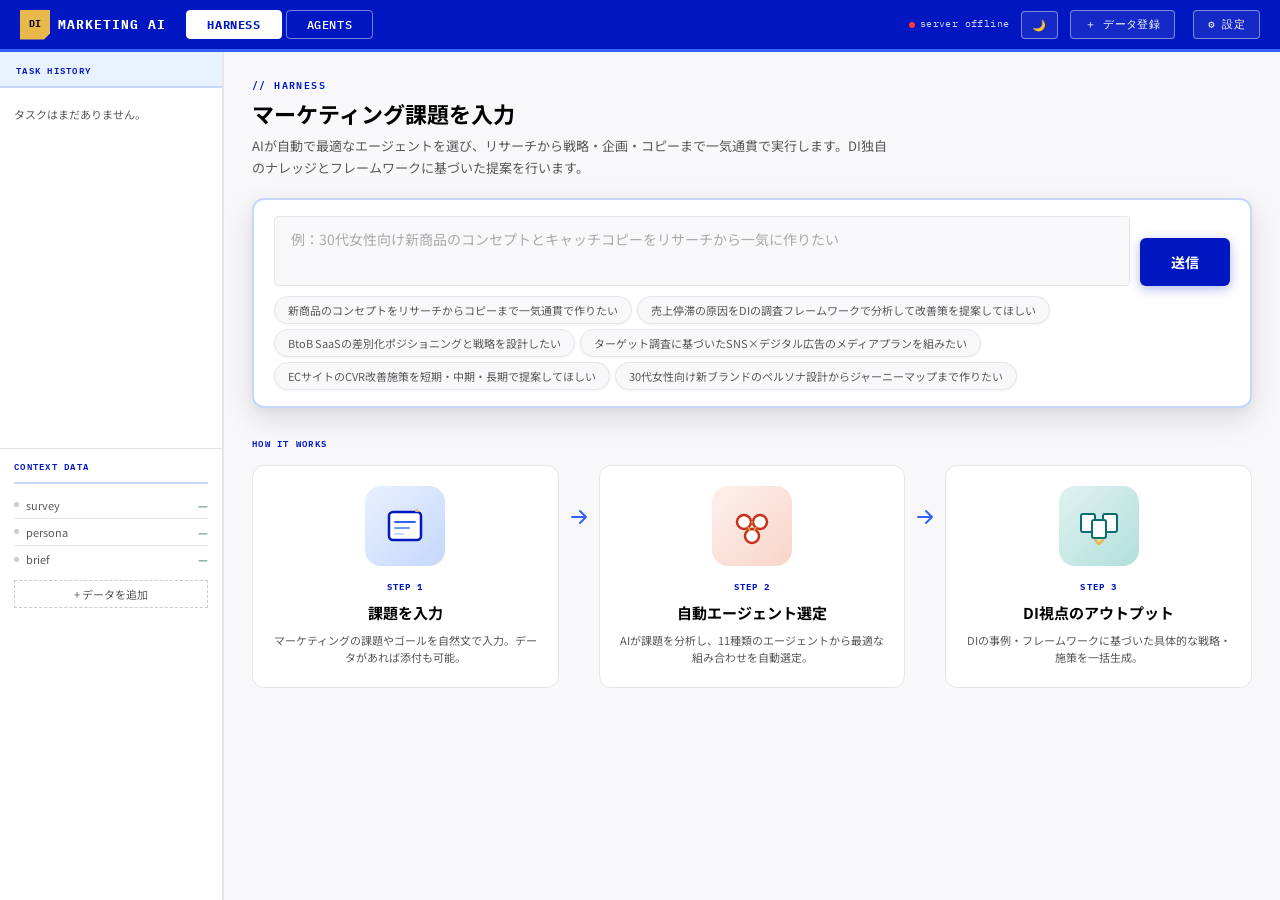
==== frontend/index.html @ f1934ab7 "feat(design): PR2 — dark mode - <head> にプリペイントスクリプト追加（FOUC 防止、localStorage → prefers-color-scheme フォ" ====
<!DOCTYPE html>
<html lang="ja">
<head>
<meta charset="UTF-8">
<meta name="viewport" content="width=device-width, initial-scale=1.0">
<title>DI Marketing AI</title>
<link rel="preconnect" href="https://fonts.googleapis.com" crossorigin>
<link rel="preconnect" href="https://fonts.gstatic.com" crossorigin>
<link href="https://fonts.googleapis.com/css2?family=IBM+Plex+Mono:wght@400;500;600;700&family=Noto+Sans+JP:wght@400;500;700&family=DM+Serif+Display&display=swap" rel="stylesheet" crossorigin>
<script>
  // Pre-paint theme set — FOUC 防止のため stylesheet 読み込み前に実行
  (function(){
    try{
      var saved = localStorage.getItem('di-theme');
      var theme = saved || (window.matchMedia && window.matchMedia('(prefers-color-scheme: dark)').matches ? 'dark' : 'light');
      document.documentElement.setAttribute('data-theme', theme);
    }catch(e){ document.documentElement.setAttribute('data-theme','light'); }
  })();
</script>
<link rel="stylesheet" href="styles.css">
</head>
<body>

<div id="hdr">
  <div class="hdr-brand">
    <div class="hdr-mark">DI</div>
    <span class="hdr-name">MARKETING AI</span>
  </div>
  <div class="mode-tabs">
    <button class="mode-tab active" id="tab-orch" onclick="setMode('orch')">HARNESS</button>
    <button class="mode-tab" id="tab-agents" onclick="setMode('agents')">AGENTS</button>
  </div>
  <div class="hdr-space"></div>
  <div class="hdr-status">
    <span class="status-dot err" id="api-dot"></span>
    <span id="api-txt" style="color:rgba(255,255,255,.80);font-size:10px;font-family:var(--mono);letter-spacing:.04em;">connecting...</span>
  </div>
  <button class="hdr-btn theme-toggle" onclick="toggleTheme()" title="テーマ切替" aria-label="テーマ切替"></button>
  <button class="hdr-btn" onclick="openModal('ctx-modal')">＋ データ登録</button>
  <button class="hdr-btn" onclick="openSettings()" title="API設定" style="margin-left:6px;">⚙ 設定</button>
  <button id="menu-btn" onclick="toggleMenu()" style="display:none;padding:4px 10px;background:transparent;border:1px solid var(--border2);color:var(--muted);font-size:14px;cursor:pointer;">☰</button>
</div>

<div id="fs-toast" style="position:fixed;bottom:24px;left:50%;transform:translateX(-50%) translateY(8px);background:#1A1D23;color:#fff;font-size:13px;padding:10px 22px;border-radius:100px;box-shadow:0 4px 20px rgba(0,0,0,.2);z-index:999;opacity:0;transition:all .3s;pointer-events:none;font-family:var(--sans);"></div>

<div id="app">
  <nav id="left">
    <!-- ORCH mode nav -->
    <div id="ln-orch-content" style="display:flex;flex:1;flex-direction:column;overflow:hidden;">
      <div class="lp-section">task history</div>
      <div id="history-list"><div class="hist-empty">タスクはまだありません。</div></div>
      <div class="ctx-panel">
        <div class="ctx-label">context data</div>
        <div class="ctx-row"><span class="ctx-dot" id="cdot-survey"></span><span class="ctx-key">survey</span><span class="ctx-val" id="cval-survey">—</span></div>
        <div class="ctx-row"><span class="ctx-dot" id="cdot-persona"></span><span class="ctx-key">persona</span><span class="ctx-val" id="cval-persona">—</span></div>
        <div class="ctx-row"><span class="ctx-dot" id="cdot-brief"></span><span class="ctx-key">brief</span><span class="ctx-val" id="cval-brief">—</span></div>
        <button class="ctx-add-btn" onclick="openModal('ctx-modal')">+ データを追加</button>
      </div>
    </div>
    <!-- AGENTS mode nav -->
    <div id="ln-agents-content" style="display:none;flex:1;overflow-y:auto;flex-direction:column;">
      <div class="lp-section">カテゴリ</div>
      <div id="nav-agents-list"></div>
    </div>
  </nav>

  <div id="main">
    <!-- VIEW: AGENTS -->
    <div id="view-agents" style="display:none;flex-direction:column;flex:1;overflow:hidden;">
      <div id="view-agents-inner" style="flex:1;overflow-y:auto;padding:24px 28px;">
        <div class="agents-hero">
          <p class="landing-label">// AGENTS</p>
          <h1 class="landing-title">エージェントを選ぶ</h1>
          <p class="landing-desc">各分野のプロフェッショナルAIと直接対話できます。一般的なマーケティングのベストプラクティスに基づいた回答を行います。</p>
          <div class="cat-nav-grid">
            <div class="cat-nav-card" onclick="scrollToCat('research')" style="--cat-color:#0A6E6E;--cat-bg:linear-gradient(135deg,#E0F2F1,#B2DFDB);">
              <div class="cnc-visual">
                <svg width="40" height="40" viewBox="0 0 40 40" fill="none"><circle cx="18" cy="18" r="10" stroke="#0A6E6E" stroke-width="2.5" fill="#fff"/><line x1="25" y1="25" x2="34" y2="34" stroke="#0A6E6E" stroke-width="2.5" stroke-linecap="round"/><circle cx="18" cy="18" r="4" fill="#E0F2F1"/></svg>
              </div>
              <div class="cnc-body">
                <div class="cnc-label">RESEARCH</div>
                <div class="cnc-title">調査・インタビュー</div>
                <div class="cnc-desc">ターゲットの本音を深掘り。デプスインタビューやグループ座談会をAIで再現します。</div>
                <div class="cnc-agents">2 agents</div>
              </div>
            </div>
            <div class="cat-nav-card" onclick="scrollToCat('strategy')" style="--cat-color:#C8321A;--cat-bg:linear-gradient(135deg,#FDF0ED,#F8D5C8);">
              <div class="cnc-visual">
                <svg width="40" height="40" viewBox="0 0 40 40" fill="none"><rect x="4" y="8" width="32" height="24" rx="3" stroke="#C8321A" stroke-width="2.5" fill="#fff"/><line x1="10" y1="26" x2="10" y2="18" stroke="#C8321A" stroke-width="3" stroke-linecap="round"/><line x1="17" y1="26" x2="17" y2="14" stroke="#E8B84B" stroke-width="3" stroke-linecap="round"/><line x1="24" y1="26" x2="24" y2="20" stroke="#C8321A" stroke-width="3" stroke-linecap="round"/><line x1="31" y1="26" x2="31" y2="12" stroke="#E8B84B" stroke-width="3" stroke-linecap="round"/></svg>
              </div>
              <div class="cnc-body">
                <div class="cnc-label">STRATEGY</div>
                <div class="cnc-title">戦略・企画</div>
                <div class="cnc-desc">課題分析から商品コンセプト設計、カスタマージャーニーまで戦略の骨格を構築。</div>
                <div class="cnc-agents">3 agents</div>
              </div>
            </div>
            <div class="cat-nav-card" onclick="scrollToCat('creative')" style="--cat-color:#B45309;--cat-bg:linear-gradient(135deg,#FFFBEB,#FDE68A);">
              <div class="cnc-visual">
                <svg width="40" height="40" viewBox="0 0 40 40" fill="none"><path d="M20 6C14 6 10 10 10 16c0 4 2 6 4 8 1 1 2 3 2 4h8c0-1 1-3 2-4 2-2 4-4 4-8 0-6-4-10-10-10z" stroke="#B45309" stroke-width="2.5" fill="#fff"/><line x1="16" y1="32" x2="24" y2="32" stroke="#B45309" stroke-width="2.5" stroke-linecap="round"/><line x1="17" y1="36" x2="23" y2="36" stroke="#E8B84B" stroke-width="2" stroke-linecap="round"/></svg>
              </div>
              <div class="cnc-body">
                <div class="cnc-label">CREATIVE</div>
                <div class="cnc-title">アイデア・コピー</div>
                <div class="cnc-desc">ブレスト、施策プランニング、キャッチコピー、コンテンツ企画を一気に生成。</div>
                <div class="cnc-agents">4 agents</div>
              </div>
            </div>
            <div class="cat-nav-card" onclick="scrollToCat('media')" style="--cat-color:#4338CA;--cat-bg:linear-gradient(135deg,#EEF2FF,#C7D2FE);">
              <div class="cnc-visual">
                <svg width="40" height="40" viewBox="0 0 40 40" fill="none"><rect x="4" y="6" width="32" height="22" rx="3" stroke="#4338CA" stroke-width="2.5" fill="#fff"/><line x1="12" y1="32" x2="28" y2="32" stroke="#4338CA" stroke-width="2.5" stroke-linecap="round"/><line x1="20" y1="28" x2="20" y2="32" stroke="#4338CA" stroke-width="2"/><circle cx="14" cy="16" r="3" fill="#EEF2FF" stroke="#4338CA" stroke-width="1.5"/><rect x="22" y="12" width="8" height="3" rx="1" fill="#C7D2FE"/><rect x="22" y="18" width="6" height="3" rx="1" fill="#C7D2FE"/></svg>
              </div>
              <div class="cnc-body">
                <div class="cnc-label">MEDIA</div>
                <div class="cnc-title">広告・デジタル</div>
                <div class="cnc-desc">メディアミックス設計からSNS・デジタル広告の具体施策まで提案。</div>
                <div class="cnc-agents">2 agents</div>
              </div>
            </div>
          </div>
        </div>
        <div id="cards-container"></div>
      </div>
    </div>

    <!-- VIEW: AGENT CHAT -->
    <div id="view-chat" style="display:none;flex:1;flex-direction:column;overflow:hidden;">
      <div class="chat-hdr">
        <button class="chat-back" onclick="showAgentsView()">← 一覧へ</button>
        <div class="chat-agent-icon" id="chat-icon"></div>
        <div>
          <div class="chat-agent-name" id="chat-name"></div>
          <div class="chat-agent-cat" id="chat-cat"></div>
        </div>
      </div>
      <div id="msgs"></div>
      <div class="chat-input-area">
        <div class="chat-row">
          <textarea id="ci" rows="1" placeholder="メッセージを入力… (Ctrl+Enter で送信)"></textarea>
          <button id="send-btn" onclick="sendMsg()">送信</button>
        </div>
      </div>
    </div>

    <!-- VIEW: ORCHESTRATE -->
    <div id="view-orch" style="display:flex;flex:1;flex-direction:column;overflow:hidden;position:relative;">
      <!-- 空白時: ランディング -->
      <div id="orch-landing">
        <div class="orch-landing-inner">
          <div class="landing-hero">
            <p class="landing-label">// HARNESS</p>
            <h1 class="landing-title">マーケティング課題を入力</h1>
            <p class="landing-desc">AIが自動で最適なエージェントを選び、リサーチから戦略・企画・コピーまで一気通貫で実行します。DI独自のナレッジとフレームワークに基づいた提案を行います。</p>
          </div>
          <div class="orch-landing-input-wrap">
            <div class="orch-landing-row">
              <textarea id="task-input" rows="2" placeholder="例：30代女性向け新商品のコンセプトとキャッチコピーをリサーチから一気に作りたい"></textarea>
              <button id="run-btn" onclick="runOrchestrator()">送信</button>
            </div>
            <div id="hint-chips" class="iz-hints" style="margin-top:10px;"></div>
          </div>
          <div class="flow-section">
            <div class="flow-label">How it works</div>
            <div class="flow-cards">
              <div class="flow-card">
                <div class="flow-visual" style="background:linear-gradient(135deg,#E8F1FE 0%,#C5D7FB 100%);">
                  <svg width="48" height="48" viewBox="0 0 48 48" fill="none"><rect x="8" y="10" width="32" height="28" rx="4" stroke="#0017C1" stroke-width="2.5" fill="#fff"/><line x1="14" y1="20" x2="34" y2="20" stroke="#3460FB" stroke-width="2" stroke-linecap="round"/><line x1="14" y1="26" x2="28" y2="26" stroke="#7096F8" stroke-width="2" stroke-linecap="round"/><line x1="14" y1="32" x2="22" y2="32" stroke="#C5D7FB" stroke-width="2" stroke-linecap="round"/><path d="M36 6L38 10H34L36 6Z" fill="#E8B84B"/></svg>
                </div>
                <div class="flow-step">STEP 1</div>
                <div class="flow-title">課題を入力</div>
                <div class="flow-desc">マーケティングの課題やゴールを自然文で入力。データがあれば添付も可能。</div>
              </div>
              <div class="flow-arrow"><svg width="24" height="24" viewBox="0 0 24 24"><path d="M5 12h14M13 6l6 6-6 6" stroke="#3460FB" stroke-width="2" fill="none" stroke-linecap="round" stroke-linejoin="round"/></svg></div>
              <div class="flow-card">
                <div class="flow-visual" style="background:linear-gradient(135deg,#FDF0ED 0%,#F8D5C8 100%);">
                  <svg width="48" height="48" viewBox="0 0 48 48" fill="none"><circle cx="16" cy="20" r="7" stroke="#C8321A" stroke-width="2.5" fill="#fff"/><circle cx="32" cy="20" r="7" stroke="#C8321A" stroke-width="2.5" fill="#fff"/><circle cx="24" cy="34" r="7" stroke="#C8321A" stroke-width="2.5" fill="#fff"/><line x1="20" y1="25" x2="22" y2="29" stroke="#E8B84B" stroke-width="1.5"/><line x1="28" y1="25" x2="26" y2="29" stroke="#E8B84B" stroke-width="1.5"/><line x1="23" y1="20" x2="25" y2="20" stroke="#E8B84B" stroke-width="1.5"/></svg>
                </div>
                <div class="flow-step">STEP 2</div>
                <div class="flow-title">自動エージェント選定</div>
                <div class="flow-desc">AIが課題を分析し、11種類のエージェントから最適な組み合わせを自動選定。</div>
              </div>
              <div class="flow-arrow"><svg width="24" height="24" viewBox="0 0 24 24"><path d="M5 12h14M13 6l6 6-6 6" stroke="#3460FB" stroke-width="2" fill="none" stroke-linecap="round" stroke-linejoin="round"/></svg></div>
              <div class="flow-card">
                <div class="flow-visual" style="background:linear-gradient(135deg,#E0F2F1 0%,#B2DFDB 100%);">
                  <svg width="48" height="48" viewBox="0 0 48 48" fill="none"><rect x="6" y="12" width="14" height="18" rx="2" stroke="#0A6E6E" stroke-width="2" fill="#fff"/><rect x="28" y="12" width="14" height="18" rx="2" stroke="#0A6E6E" stroke-width="2" fill="#fff"/><rect x="17" y="18" width="14" height="18" rx="2" stroke="#0A6E6E" stroke-width="2" fill="#fff"/><path d="M20 38l4 4 4-4" stroke="#E8B84B" stroke-width="2.5" fill="none" stroke-linecap="round" stroke-linejoin="round"/></svg>
                </div>
                <div class="flow-step">STEP 3</div>
                <div class="flow-title">DI視点のアウトプット</div>
                <div class="flow-desc">DIの事例・フレームワークに基づいた具体的な戦略・施策を一括生成。</div>
              </div>
            </div>
          </div>
        </div>
      </div>
      <!-- 実行後: 結果エリア -->
      <div id="exec-area" style="display:none;flex:1;overflow-y:auto;padding:14px 20px;background:var(--bg);">
        <div id="baton-indicator" style="display:none;align-items:center;gap:8px;padding:8px 16px;background:var(--panel);border:1px solid var(--blue-lt);font-size:11px;color:var(--blue);font-family:var(--mono);margin:0 0 8px;border-radius:4px;"></div>
        <div id="exec-content"></div>
      </div>
      <!-- 実行後: 下部固定入力 -->
      <div id="input-zone" style="display:none;">
        <div class="iz-row">
          <textarea id="task-input-bottom" rows="1" placeholder="続けて課題を入力…" style="flex:1;background:rgba(255,255,255,.95);border:1.5px solid rgba(255,255,255,.6);color:#111;font-size:14px;font-family:var(--sans);padding:11px 14px;resize:none;outline:none;min-height:48px;max-height:120px;line-height:1.65;border-radius:6px;"></textarea>
          <button id="run-btn-bottom" onclick="runOrchestratorBottom()" style="padding:11px 24px;background:var(--blue);color:#FFFFFF;border:none;font-size:14px;font-family:var(--sans);font-weight:700;cursor:pointer;border-radius:6px;white-space:nowrap;flex-shrink:0;min-width:90px;box-shadow:var(--shadow-md);">送信</button>
        </div>
      </div>
    </div>
  </div>
</div>

<!-- CONTEXT MODAL -->
<div class="overlay" id="ctx-modal">
  <div class="modal">
    <div class="modal-head"><span class="modal-title">CONTEXT DATA</span><button class="modal-close" onclick="closeModal('ctx-modal')">&times;</button></div>
    <div class="modal-body">
      <div id="drop-zone" class="drop-zone">
        <div class="drop-zone-inner">
          <div class="drop-zone-icon">+</div>
          <div class="drop-zone-text">ファイルをドラッグ＆ドロップ</div>
          <div class="drop-zone-sub">PDF / TXT / CSV / JSON / Markdown 対応</div>
          <input type="file" id="file-input" multiple accept=".pdf,.txt,.csv,.json,.md,.tsv" style="display:none;">
          <button class="drop-zone-btn" onclick="document.getElementById('file-input').click()">ファイルを選択</button>
        </div>
        <div id="file-list" class="file-list"></div>
      </div>
      <div class="m-block"><div class="m-label">survey // アンケート結果・調査まとめ</div><textarea class="m-ta" id="ctx-survey-in" placeholder="集計結果、主要な発見事項..."></textarea></div>
      <div class="m-block">
        <div class="m-label">persona // ターゲット・ペルソナ</div>
        <div class="persona-picker">
          <select id="persona-select" class="persona-select" onchange="applyPersonaPreset(this.value)">
            <option value="">— サンプルペルソナから選択 / 自由入力 —</option>
          </select>
        </div>
        <textarea class="m-ta" id="ctx-persona-in" placeholder="田中美咲（32歳・会社員）..."></textarea>
      </div>
      <div class="m-block"><div class="m-label">brief // 案件背景・目的</div><textarea class="m-ta" id="ctx-brief-in" placeholder="クライアント：○○株式会社..."></textarea></div>
    </div>
    <div class="modal-foot"><button class="btn-s" onclick="closeModal('ctx-modal')">cancel</button><button class="btn-p" onclick="saveCtx()">save</button></div>
  </div>
</div>

<!-- SETTINGS MODAL -->
<div class="overlay" id="settings-modal">
  <div class="modal">
    <div class="modal-head"><span class="modal-title">API SETTINGS</span><button class="modal-close" onclick="closeModal('settings-modal')">&times;</button></div>
    <div class="modal-body">
      <div class="m-block">
        <div class="m-label">Anthropic API Key</div>
        <input type="password" id="api-key-in" class="m-ta" style="height:40px;font-family:var(--mono);font-size:13px;" placeholder="sk-ant-..." autocomplete="off">
        <div id="api-key-status" style="margin-top:8px;font-size:11px;font-family:var(--mono);color:var(--muted);">—</div>
      </div>
    </div>
    <div class="modal-foot">
      <button class="btn-s" onclick="closeModal('settings-modal')">cancel</button>
      <button class="btn-p" onclick="saveApiKey()">save</button>
    </div>
  </div>
</div>

<script src="app.js"></script>
<script>
async function openSettings() {
  openModal('settings-modal');
  try {
    const r = await fetch('/api/config');
    const j = await r.json();
    const s = document.getElementById('api-key-status');
    s.textContent = j.api_key_configured ? `設定済み: ${j.api_key_masked}` : '未設定';
    s.style.color = j.api_key_configured ? 'var(--ok,#4ade80)' : 'var(--err,#ef4444)';
    document.getElementById('api-key-in').value = '';
  } catch (e) {
    document.getElementById('api-key-status').textContent = '取得失敗: ' + e.message;
  }
}
async function saveApiKey() {
  const key = document.getElementById('api-key-in').value.trim();
  if (!key) { alert('APIキーを入力してください'); return; }
  const s = document.getElementById('api-key-status');
  s.textContent = '保存中...';
  try {
    const r = await fetch('/api/config', {
      method: 'POST',
      headers: {'Content-Type': 'application/json'},
      body: JSON.stringify({api_key: key}),
    });
    const j = await r.json();
    if (!r.ok) throw new Error(j.detail || '保存失敗');
    s.textContent = `保存完了: ${j.api_key_masked}`;
    s.style.color = 'var(--ok,#4ade80)';
    document.getElementById('api-key-in').value = '';
    setTimeout(() => closeModal('settings-modal'), 900);
    if (typeof checkHealth === 'function') checkHealth();
  } catch (e) {
    s.textContent = 'エラー: ' + e.message;
    s.style.color = 'var(--err,#ef4444)';
  }
}

// ── ドラッグ＆ドロップ ファイル読み込み ───────────────────────
(function() {
  const zone = document.getElementById('drop-zone');
  const input = document.getElementById('file-input');
  const list = document.getElementById('file-list');
  const loadedFiles = [];

  zone.addEventListener('dragover', e => { e.preventDefault(); zone.classList.add('dragover'); });
  zone.addEventListener('dragleave', () => zone.classList.remove('dragover'));
  zone.addEventListener('drop', e => { e.preventDefault(); zone.classList.remove('dragover'); handleFiles(e.dataTransfer.files); });
  input.addEventListener('change', e => handleFiles(e.target.files));

  function handleFiles(files) {
    Array.from(files).forEach(f => {
      const ext = f.name.split('.').pop().toLowerCase();
      if (!['txt','csv','tsv','json','md','pdf'].includes(ext)) return;
      if (ext === 'pdf') { readPdf(f); return; }
      const reader = new FileReader();
      reader.onload = ev => addFile(f.name, ev.target.result);
      reader.readAsText(f);
    });
  }

  function readPdf(f) {
    const reader = new FileReader();
    reader.onload = ev => {
      const bytes = new Uint8Array(ev.target.result);
      let text = '';
      const str = new TextDecoder('utf-8', {fatal: false}).decode(bytes);
      const matches = str.match(/\(([^)]{2,})\)/g);
      if (matches) text = matches.map(m => m.slice(1,-1)).join(' ');
      if (text.length < 50) text = '[PDF] ' + f.name + ' — テキスト抽出が限定的です。テキスト形式での再アップロードを推奨します。';
      addFile(f.name, text);
    };
    reader.readAsArrayBuffer(f);
  }

  function addFile(name, content) {
    loadedFiles.push({name, content});
    renderFileList();
    autoFillContext(content);
  }

  function removeFile(idx) {
    loadedFiles.splice(idx, 1);
    renderFileList();
  }

  function renderFileList() {
    list.innerHTML = loadedFiles.map((f, i) =>
      `<div class="file-item"><span class="file-item-name">${f.name}</span><span class="file-item-size">${(f.content.length/1024).toFixed(1)}KB</span><button class="file-item-remove" onclick="window._removeFile(${i})">&times;</button></div>`
    ).join('');
  }
  window._removeFile = removeFile;

  function autoFillContext(text) {
    const survey = document.getElementById('ctx-survey-in');
    if (!survey.value.trim()) {
      survey.value = text.slice(0, 3000);
    } else {
      survey.value += '\n\n---\n\n' + text.slice(0, 3000);
    }
  }
})();
</script>
</body>
</html>
---- frontend/styles.css ----
/* DI Marketing AI — スタイルシート */
/* 元: di-marketing-ai.html <style> タグから抽出 */

/* file:// フォールバック */
:root{
  --sans: 'Noto Sans JP','Hiragino Kaku Gothic ProN','Yu Gothic UI','Meiryo',sans-serif;
  --mono: 'IBM Plex Mono','Consolas','Courier New',monospace;
}

/* HARNESS LIFECYCLE HOOKS */
#hook-panel{flex-shrink:0;border-top:1px solid var(--border);background:var(--surface);overflow:hidden;transition:max-height .25s ease;}
#hook-panel.open{max-height:300px;overflow-y:auto;}
#hook-panel.closed{max-height:0;}
.hook-bar{display:flex;align-items:center;gap:8px;padding:7px 18px;cursor:pointer;border-bottom:1px solid var(--border);background:var(--bg);}
.hook-bar:hover{background:var(--panel);}
.hook-label{font-size:11px;font-weight:600;color:var(--muted);letter-spacing:.05em;text-transform:uppercase;font-family:var(--mono);}
.hook-score{font-size:12px;font-weight:700;padding:2px 10px;border-radius:100px;}
.hook-score.good{background:var(--green-dim);color:var(--green2);}
.hook-score.warn{background:var(--amber-dim);color:var(--amber);}
.hook-score.bad{background:rgba(192,85,74,.12);color:var(--red);}
.hook-badge{font-size:10px;padding:2px 8px;border-radius:100px;background:var(--blue-dim);color:var(--blue);font-family:var(--mono);}
.hook-content{padding:10px 18px 12px;}
.hook-item{display:flex;align-items:flex-start;gap:8px;padding:5px 0;border-bottom:0.5px solid var(--border);}
.hook-item:last-child{border-bottom:none;}
.hook-icon{font-size:13px;flex-shrink:0;width:18px;text-align:center;}
.hook-text{font-size:12px;color:var(--text);line-height:1.55;flex:1;}
.hook-text strong{color:var(--text);font-weight:600;}
.hook-suggest{font-size:11px;color:var(--blue2);margin-top:2px;cursor:pointer;display:inline-block;}
.hook-suggest:hover{text-decoration:underline;}
.hook-spin{width:12px;height:12px;border:2px solid var(--dim);border-top-color:var(--blue);border-radius:50%;animation:spin .7s linear infinite;flex-shrink:0;}
@keyframes spin{to{transform:rotate(360deg);}}

/* HARNESS CHECKLIST */
#checklist-panel{flex-shrink:0;border-top:1px solid var(--border);background:var(--bg);overflow:hidden;transition:max-height .2s ease;}
#checklist-panel.open{max-height:280px;}
#checklist-panel.closed{max-height:0;}
.cl-bar{display:flex;align-items:center;gap:8px;padding:7px 18px;cursor:pointer;background:#fff;border-bottom:0.5px solid var(--border);}
.cl-bar:hover{background:var(--panel);}
.cl-label{font-size:11px;font-weight:600;color:var(--muted);letter-spacing:.05em;text-transform:uppercase;font-family:var(--mono);}
.cl-progress{font-size:11px;font-weight:600;padding:2px 9px;border-radius:100px;background:var(--green-dim);color:var(--green);}
.cl-content{padding:8px 18px 10px;overflow-y:auto;max-height:220px;}
.cl-item{display:flex;align-items:flex-start;gap:9px;padding:6px 0;border-bottom:0.5px solid var(--border);}
.cl-item:last-child{border-bottom:none;}
.cl-text{font-size:12px;color:var(--text);line-height:1.5;flex:1;}
.cl-text.done{color:var(--muted);text-decoration:line-through;}

.hist-item.active{background:var(--blue-xlt);border-left-color:var(--blue);}
.ao-baton{padding:6px 14px 8px;font-size:11px;color:var(--blue2);font-family:var(--mono);background:var(--blue-xlt);border-top:1px solid var(--blue-lt);letter-spacing:.02em;}
#baton-indicator{display:none;align-items:center;gap:8px;padding:8px 16px;background:var(--panel);border:1px solid var(--blue-lt);font-size:11px;color:var(--blue);font-family:var(--mono);margin:6px 16px;border-radius:4px;}

@media(max-width:768px){#hdr{padding:0 10px;gap:6px;}}

.mode-tabs{display:flex;gap:4px;margin-left:8px;flex-shrink:0;}
.mode-tab{padding:6px 20px;background:rgba(255,255,255,.0);border:1.5px solid rgba(255,255,255,.45);color:#FFFFFF;font-size:12px;font-family:var(--mono);cursor:pointer;transition:all .15s;border-radius:4px;font-weight:500;letter-spacing:.05em;}
.mode-tab.active{background:#FFFFFF;border-color:#FFFFFF;color:var(--blue);font-weight:700;}
.mode-tab:hover:not(.active){background:rgba(255,255,255,.15);border-color:rgba(255,255,255,.7);color:#FFFFFF;}
.hdr-btn{padding:6px 14px;background:rgba(255,255,255,.08);border:1.5px solid rgba(255,255,255,.45);color:#FFFFFF;font-size:11px;font-family:var(--mono);cursor:pointer;transition:all .15s;border-radius:4px;font-weight:500;letter-spacing:.03em;}
.hdr-btn:hover{background:rgba(255,255,255,.20);border-color:rgba(255,255,255,.75);color:#FFFFFF;}

/* CORE LAYOUT */
#hdr{height:52px;background:var(--blue);border-bottom:3px solid var(--blue2);display:flex;align-items:center;padding:0 20px;gap:12px;flex-shrink:0;position:sticky;top:0;left:0;right:0;z-index:100;width:100%;}
.hdr-brand{display:flex;align-items:center;gap:8px;flex-shrink:0;}
.hdr-mark{width:30px;height:30px;background:var(--gold);display:flex;align-items:center;justify-content:center;font-size:10px;font-weight:700;color:#0A0A0E;font-family:var(--mono);letter-spacing:.04em;clip-path:polygon(0 0,100% 0,100% 80%,80% 100%,0 100%);}
.hdr-name{font-family:var(--mono);font-size:13px;color:#FFFFFF;font-weight:700;letter-spacing:.08em;}
.hdr-space{flex:1;}
.hdr-status{display:flex;align-items:center;gap:5px;font-family:var(--mono);font-size:10px;color:rgba(255,255,255,.85);}
.status-dot{width:6px;height:6px;border-radius:50%;}
.status-dot.ok{background:#9BD4B5;box-shadow:0 0 4px rgba(155,212,181,.8);}
.status-dot.err{background:var(--red);}
.menu-btn{background:transparent;border:none;cursor:pointer;padding:4px 6px;color:rgba(255,255,255,.8);font-size:16px;}

body{display:flex;flex-direction:column;height:100vh;margin:0;overflow:hidden;font-family:var(--sans);}
#app{display:flex;flex:1;min-height:0;}
#left{width:224px;flex-shrink:0;background:var(--surface);border-right:2px solid var(--neutral);display:flex;flex-direction:column;overflow:hidden;font-family:var(--sans);}
#main{flex:1;min-width:0;display:flex;flex-direction:column;overflow:hidden;}

/* LEFT NAV */
.lp-section{padding:11px 16px 8px;font-family:var(--mono);font-size:9px;font-weight:600;letter-spacing:.14em;color:var(--blue);text-transform:uppercase;border-bottom:2px solid var(--blue-lt);background:var(--blue-xlt);}
.ln-cat-wrap{display:flex;flex-direction:column;}
.ln-cat{display:flex;align-items:center;justify-content:space-between;padding:8px 16px;cursor:pointer;background:transparent;border:none;width:100%;text-align:left;font-family:var(--sans);}
.ln-cat-label{font-size:11px;font-weight:600;color:var(--muted);letter-spacing:.03em;}
.ln-sub{display:none;background:var(--blue-xlt);border-left:2px solid var(--blue-lt);}
.ln-sub.open{display:block;}
.ln-item{display:flex;align-items:center;gap:8px;padding:8px 16px;cursor:pointer;border-left:2px solid transparent;transition:all .12s;font-size:12px;color:var(--muted);background:transparent;border-top:none;border-right:none;border-bottom:none;font-family:inherit;text-align:left;width:100%;}
.ln-item:hover{background:var(--blue-xlt);border-left-color:var(--blue-lt);color:var(--blue);}
.ln-item.active{background:var(--blue-dim);border-left-color:var(--blue);color:var(--blue);font-weight:500;}
.ln-icon{font-size:13px;flex-shrink:0;width:18px;text-align:center;}
.ln-arrow{margin-left:auto;font-size:13px;color:var(--dim);transition:transform .2s;display:inline-block;flex-shrink:0;}
.ln-arrow.open{transform:rotate(90deg);}
#history-list{flex:1;overflow-y:auto;padding:4px 0;max-height:40vh;}
.hist-item{padding:8px 14px;cursor:pointer;border-left:2px solid transparent;transition:all .12s;}
.hist-item:hover{background:var(--bg);border-left-color:var(--dim);}
.hist-title{font-family:var(--sans);font-size:11px;color:var(--text);margin-bottom:2px;white-space:nowrap;overflow:hidden;text-overflow:ellipsis;}
.hist-meta{font-family:var(--sans);font-size:9px;color:var(--muted);}
.hist-empty{padding:14px;font-size:11px;color:var(--muted);line-height:1.6;}
.ctx-panel{border-top:1px solid var(--border);padding:10px 14px 12px;flex-shrink:0;}
.ctx-label{font-family:var(--mono);font-size:9px;font-weight:600;letter-spacing:.14em;color:var(--blue);text-transform:uppercase;margin-bottom:8px;border-bottom:2px solid var(--blue-lt);padding-bottom:8px;}
.ctx-row{display:flex;align-items:center;gap:7px;padding:4px 0;border-bottom:1px solid var(--border);}
.ctx-row:last-of-type{border-bottom:none;}
.ctx-dot{width:5px;height:5px;border-radius:50%;background:var(--dim);flex-shrink:0;}
.ctx-dot.set{background:var(--green);}
.ctx-key{font-family:var(--sans);font-size:11px;color:var(--muted);flex:1;}
.ctx-val{font-size:11px;color:var(--green);font-family:var(--sans);}
.ctx-add-btn{width:100%;margin-top:8px;padding:5px;background:transparent;border:1px dashed var(--dim);color:var(--muted);font-size:11px;font-family:var(--sans);cursor:pointer;transition:all .15s;}
.ctx-add-btn:hover{border-color:var(--blue);color:var(--blue);}

/* MAIN */
#main{flex:1;min-width:0;display:flex;flex-direction:column;overflow:hidden;}

/* AGENT CARDS */
.agents-hero{margin-bottom:24px;}

.landing-label{font-family:var(--mono);font-size:10px;font-weight:600;color:var(--blue);letter-spacing:.14em;text-transform:uppercase;margin:0 0 6px;}
.landing-title{font-size:22px;font-weight:700;color:var(--text);margin:0 0 8px;font-family:var(--sans);line-height:1.3;}
.landing-desc{font-size:13px;color:var(--muted);margin:0 0 20px;line-height:1.65;max-width:640px;}


/* FLOW SECTION (HARNESS STEPS) */
.flow-section{margin-top:28px;}
.flow-label{font-family:var(--mono);font-size:9px;font-weight:600;color:var(--blue);letter-spacing:.14em;text-transform:uppercase;margin-bottom:14px;}
.flow-cards{display:flex;align-items:flex-start;gap:0;}
.flow-card{flex:1;background:var(--surface);border:1px solid var(--border);border-radius:12px;padding:20px 18px;text-align:center;transition:all .2s;cursor:default;}
.flow-card:hover{border-color:var(--blue-lt);box-shadow:0 4px 20px rgba(0,23,193,.08);transform:translateY(-2px);}
.flow-visual{width:80px;height:80px;border-radius:16px;display:flex;align-items:center;justify-content:center;margin:0 auto 14px;}
.flow-step{font-family:var(--mono);font-size:9px;font-weight:700;letter-spacing:.12em;color:var(--blue);text-transform:uppercase;margin-bottom:6px;}
.flow-title{font-size:15px;font-weight:700;color:var(--text);margin-bottom:6px;font-family:var(--sans);}
.flow-desc{font-size:11px;color:var(--muted);line-height:1.6;font-family:var(--sans);}
.flow-arrow{display:flex;align-items:center;justify-content:center;width:40px;flex-shrink:0;padding-top:40px;}

/* CATEGORY NAV (AGENTS) */
.cat-nav-grid{display:grid;grid-template-columns:1fr 1fr;gap:12px;margin-bottom:8px;}
.cat-nav-card{display:flex;gap:14px;padding:16px;background:var(--surface);border:1px solid var(--border);border-radius:12px;cursor:pointer;transition:all .2s;align-items:flex-start;}
.cat-nav-card:hover{border-color:color-mix(in srgb, var(--cat-color) 40%, transparent);box-shadow:0 4px 20px rgba(0,0,0,.06);transform:translateY(-2px);}
.cnc-visual{width:56px;height:56px;border-radius:12px;background:var(--cat-bg);display:flex;align-items:center;justify-content:center;flex-shrink:0;}
.cnc-body{flex:1;min-width:0;}
.cnc-label{font-family:var(--mono);font-size:9px;font-weight:700;letter-spacing:.12em;color:var(--cat-color);text-transform:uppercase;margin-bottom:2px;}
.cnc-title{font-size:14px;font-weight:700;color:var(--text);margin-bottom:4px;font-family:var(--sans);}
.cnc-desc{font-size:11px;color:var(--muted);line-height:1.55;font-family:var(--sans);margin-bottom:6px;}
.cnc-agents{font-family:var(--mono);font-size:9px;color:var(--cat-color);letter-spacing:.06em;font-weight:600;}
.cat-section{margin-bottom:28px;}
.cat-header{display:flex;align-items:center;gap:10px;margin-bottom:12px;padding-bottom:8px;border-bottom:1px solid var(--border);}
.cat-bar{width:3px;height:16px;border-radius:2px;}
.cat-title{font-size:10px;font-weight:400;color:var(--muted);font-family:var(--mono);letter-spacing:.14em;text-transform:uppercase;}
.cat-count{font-family:var(--mono);font-size:9px;color:var(--muted);}
.cards-grid{display:grid;grid-template-columns:repeat(auto-fill,minmax(175px,1fr));gap:10px;}
.acard{background:var(--surface);border:1px solid var(--border);cursor:pointer;transition:border-color var(--dur-base) var(--ease-out),box-shadow var(--dur-base) var(--ease-out),transform var(--dur-base) var(--ease-out);padding:var(--s-4);border-radius:var(--r-md);}
.acard:hover{border-color:var(--blue2);background:var(--surface);box-shadow:var(--shadow-lg);transform:translateY(-2px);}
.acard-top{display:flex;align-items:center;gap:10px;margin-bottom:8px;}
.acard-icon{width:32px;height:32px;border-radius:2px;display:flex;align-items:center;justify-content:center;font-size:16px;flex-shrink:0;}
.acard-name{font-size:13px;font-weight:500;color:var(--text);letter-spacing:.01em;}
.acard-desc{font-size:12px;color:var(--muted);line-height:1.65;margin-top:2px;}

/* CHAT VIEW */
#view-chat{flex:1;min-height:0;display:flex;flex-direction:column;}
#msgs{flex:1;min-height:0;overflow-y:auto;padding:20px 24px;display:flex;flex-direction:column;justify-content:flex-end;gap:14px;background:var(--bg);}
.chat-hdr{display:flex;align-items:center;gap:var(--s-3);padding:var(--s-3) var(--s-5);border-bottom:1px solid var(--border);background:var(--surface);flex-shrink:0;}
.chat-back{padding:5px 12px;background:transparent;border:1px solid var(--border);color:var(--muted);font-size:12px;cursor:pointer;border-radius:4px;transition:all .15s;}
.chat-back:hover{color:var(--blue);border-color:var(--blue2);background:var(--blue-xlt);}
.chat-agent-icon{width:28px;height:28px;border-radius:2px;display:flex;align-items:center;justify-content:center;font-size:14px;flex-shrink:0;}
.chat-agent-name{font-size:14px;font-weight:700;color:var(--text);}
.chat-agent-cat{font-size:11px;color:var(--muted);margin-top:1px;}
.msg-user{display:flex;justify-content:flex-end;}
.msg-ai{display:flex;justify-content:flex-start;}
.msg-bubble{position:relative;max-width:74%;padding:12px 16px;font-size:14px;line-height:1.7;white-space:pre-wrap;word-break:break-word;user-select:text;}
.msg-copy-btn{position:absolute;top:4px;right:4px;padding:2px 6px;font-size:11px;background:rgba(255,255,255,.85);border:1px solid rgba(0,0,0,.15);border-radius:3px;cursor:pointer;opacity:0;transition:opacity .15s;color:#555;}
.msg-bubble:hover .msg-copy-btn{opacity:1;}
.msg-copy-btn:hover{background:#FFFFFF;color:#0017C1;}
.msg-copy-btn.copied{background:#0A6E6E;color:#FFFFFF;border-color:#0A6E6E;opacity:1;}
.msg-user .msg-bubble{background:var(--gold);border:none;color:#08080A;border-radius:2px 12px 12px 12px;box-shadow:var(--shadow-gold);}
.msg-ai .msg-bubble{background:var(--surface);border:1px solid var(--border);color:var(--text);border-radius:var(--r-sm) var(--r-xl) var(--r-xl) var(--r-xl);box-shadow:var(--shadow-sm);}
.msg-thinking{color:var(--muted);font-family:var(--mono);font-size:11px;display:flex;align-items:center;gap:8px;}
.dots span{display:inline-block;width:4px;height:4px;border-radius:50%;background:var(--amber);margin:0 2px;animation:dot .9s infinite;}
.dots span:nth-child(2){animation-delay:.15s;}.dots span:nth-child(3){animation-delay:.3s;}
@keyframes dot{0%,80%,100%{opacity:.2;}40%{opacity:1;}}
.chat-input-area{padding:var(--s-3) var(--s-5);border-top:1px solid var(--border);background:var(--surface);flex-shrink:0;min-height:68px;}
.chat-row{display:flex;gap:8px;}
#ci{flex:1;background:var(--bg);border:1.5px solid var(--border);color:var(--text);font-size:14px;font-family:var(--sans);padding:11px 14px;resize:none;outline:none;min-height:48px;max-height:120px;line-height:1.65;transition:all .15s;border-radius:6px;}
#ci:focus{border-color:var(--blue2);box-shadow:0 0 0 3px var(--blue-dim);}
#send-btn{padding:11px 24px;background:var(--blue);color:#FFFFFF;border:none;font-size:14px;font-family:var(--sans);font-weight:700;cursor:pointer;transition:all .15s;white-space:nowrap;flex-shrink:0;border-radius:6px;box-shadow:var(--shadow-md);min-width:90px;}
#send-btn:hover{background:var(--blue2);}
#send-btn:disabled{background:var(--dim);color:var(--muted);cursor:not-allowed;box-shadow:none;}

/* ORCHESTRATE */
#view-orch{flex:1;display:flex;flex-direction:column;overflow:hidden;}
.iz-label{font-family:var(--mono);font-size:9px;letter-spacing:.10em;color:rgba(255,255,255,.65);text-transform:uppercase;margin-bottom:8px;}
.iz-row{display:flex;gap:8px;align-items:flex-end;}
#task-input{flex:1;background:var(--bg);border:1.5px solid var(--border);color:var(--text);font-size:14px;font-family:var(--sans);padding:11px 16px;resize:none;outline:none;min-height:48px;max-height:120px;line-height:1.65;transition:all .15s;border-radius:4px;}
#task-input:focus{border-color:var(--blue2);box-shadow:0 0 0 3px var(--blue-dim);}
#run-btn{padding:11px 24px;background:var(--blue);color:#FFFFFF;border:none;font-size:13px;font-family:var(--sans);font-weight:700;cursor:pointer;transition:all .15s;white-space:nowrap;flex-shrink:0;border-radius:4px;box-shadow:var(--shadow-md);min-width:80px;}
#run-btn:hover{background:var(--blue2);}
#run-btn:disabled{background:var(--dim);cursor:not-allowed;}
.iz-hints{display:flex;gap:5px;flex-wrap:wrap;margin-top:8px;}
.hint-chip{font-size:var(--t-xs);padding:5px 13px;background:var(--surface);border:1px solid var(--border);color:var(--muted);cursor:pointer;font-family:var(--sans);transition:border-color var(--dur-fast) var(--ease-out),color var(--dur-fast) var(--ease-out);border-radius:var(--r-pill);box-shadow:var(--shadow-sm);}
.hint-chip:hover{border-color:var(--blue2);color:var(--blue);background:var(--blue-xlt);}
.starter-chip{font-size:var(--t-sm);padding:var(--s-2) var(--s-4);background:var(--surface);border:1.5px solid var(--border);color:var(--text);cursor:pointer;font-family:var(--sans);transition:border-color var(--dur-fast) var(--ease-out),transform var(--dur-fast) var(--ease-out);border-radius:var(--r-pill);box-shadow:var(--shadow-sm);text-align:left;}
.starter-chip:hover{border-color:var(--blue2);color:var(--blue);background:var(--blue-xlt);box-shadow:var(--shadow-md);}

/* EXEC AREA */
.exec-empty{display:flex;flex-direction:column;align-items:center;justify-content:center;flex:1;padding:40px 24px;gap:14px;color:var(--muted);min-height:0;}
.exec-empty-icon{font-family:var(--mono);font-size:28px;color:var(--dim);}
.exec-empty-text{font-size:12px;text-align:center;line-height:1.7;max-width:340px;}
#exec-area{flex:1;overflow-y:auto;padding:14px 20px;background:var(--bg);min-height:0;}
#exec-content:not(:empty){padding:0;}
#input-zone{border-top:1px solid var(--border);background:var(--blue);padding:10px 16px;flex-shrink:0;}

/* TASK DISPLAY */
.task-header{margin-bottom:14px;}
.task-goal{font-size:16px;font-weight:700;color:var(--text);margin-bottom:6px;line-height:1.4;}
.task-meta{display:flex;align-items:center;gap:10px;flex-wrap:wrap;}
.task-status-badge{display:inline-flex;align-items:center;gap:5px;padding:2px 8px;font-family:var(--mono);font-size:10px;}
.task-status-badge.planning{background:var(--amber-dim);color:var(--amber);border:1px solid rgba(245,166,35,.2);}
.task-status-badge.running{background:var(--blue-dim);color:var(--blue);border:1px solid rgba(74,158,255,.2);}
.task-status-badge.done{background:var(--green-dim);color:var(--green);border:1px solid var(--green-lt);}
.task-status-badge.error{background:rgba(255,77,77,.1);color:var(--red);border:1px solid rgba(255,77,77,.2);}

/* PLAN BLOCK */
.plan-block{background:var(--surface);border:1px solid var(--border);padding:12px 16px;margin-bottom:12px;border-radius:8px;box-shadow:var(--shadow-sm);}
.plan-title{font-family:var(--mono);font-size:9px;letter-spacing:.08em;color:var(--muted);text-transform:uppercase;margin-bottom:8px;}
.plan-steps{display:flex;align-items:center;gap:4px;flex-wrap:wrap;}
.plan-step{display:flex;align-items:center;gap:5px;padding:4px 8px;border:1px solid var(--border);background:var(--surface);font-size:11px;}
.plan-step.running{border-color:var(--blue);background:var(--blue-dim);}
.plan-step.done{border-color:var(--green);background:var(--green-dim);}
.plan-arrow{color:var(--dim);font-size:13px;}
.plan-reason{font-size:11px;color:var(--muted);margin-top:6px;line-height:1.55;}

/* AGENT OUTPUT */
.agent-output{margin-bottom:8px;border:1px solid var(--border);border-radius:4px;overflow:hidden;box-shadow:var(--shadow-sm);}
.ao-header{display:flex;align-items:center;gap:8px;padding:8px 14px;background:var(--panel);border-bottom:1px solid var(--border);}
.ao-num{font-family:var(--mono);font-size:9px;color:var(--muted);}
.ao-icon{font-size:13px;}
.ao-name{font-size:11px;font-weight:700;color:var(--text);}
.ao-status{margin-left:auto;font-family:var(--mono);font-size:10px;}
.ao-status.running{color:var(--amber);}
.ao-status.done{color:var(--green);}
.ao-body{padding:14px 16px;font-size:13px;line-height:1.8;color:var(--text);word-break:break-word;background:var(--surface);}
.ao-baton{padding:6px 14px 8px;font-size:11px;color:var(--blue2);font-family:var(--mono);background:var(--blue-xlt);border-top:1px solid var(--blue-lt);letter-spacing:.02em;}

/* FINAL OUTPUT */
.final-output{margin-top:12px;border:1px solid var(--blue-lt);background:var(--blue-xlt);border-radius:4px;overflow:hidden;}
.fo-header{display:flex;align-items:center;gap:8px;padding:8px 12px;border-bottom:1px solid rgba(0,201,122,.15);}
.fo-label{font-family:var(--mono);font-size:10px;letter-spacing:.08em;color:var(--blue);text-transform:uppercase;}
.fo-body{padding:16px;font-size:13px;line-height:1.85;color:var(--text);word-break:break-word;}

/* ORCH LANDING */
#orch-landing{flex:1;display:flex;flex-direction:column;justify-content:flex-start;align-items:stretch;background:var(--bg);padding:24px 28px;overflow-y:auto;}
.orch-landing-inner{width:100%;}
.orch-landing-title{font-family:var(--mono);font-size:10px;font-weight:600;color:var(--blue);letter-spacing:.14em;text-transform:uppercase;margin:0 0 4px;}
.orch-landing-sub{font-size:20px;font-weight:700;color:var(--text);margin:0 0 16px;line-height:1.35;text-align:center;}
.orch-hint-label{font-size:11px;font-family:var(--mono);color:var(--muted);letter-spacing:.07em;text-align:center;margin:0 0 10px;}
.orch-landing-input-wrap{background:var(--surface);border:2px solid var(--blue-lt);border-radius:var(--r-lg);padding:var(--s-4) var(--s-5);box-shadow:var(--shadow-lg);}
.orch-landing-row{display:flex;gap:10px;align-items:flex-end;}
.orch-landing-row textarea{flex:1;background:var(--bg);border:1.5px solid var(--border);color:var(--text);font-size:14px;font-family:var(--sans);padding:11px 14px;resize:none;outline:none;min-height:54px;max-height:120px;line-height:1.65;border-radius:6px;transition:all .15s;}
.orch-landing-row textarea:focus{border-color:var(--blue2);box-shadow:0 0 0 3px var(--blue-dim);}
.orch-landing-row #run-btn{padding:14px 24px;background:var(--blue);color:#FFF;border:none;font-size:14px;font-family:var(--sans);font-weight:700;cursor:pointer;border-radius:6px;white-space:nowrap;flex-shrink:0;box-shadow:0 3px 12px rgba(0,23,193,.30);transition:all .15s;min-width:90px;}
.orch-landing-row #run-btn:hover{background:var(--blue2);transform:translateY(-1px);}
.orch-landing-row #run-btn:disabled{background:var(--dim);cursor:not-allowed;box-shadow:none;transform:none;}
#orch-landing .hint-chip{background:var(--bg);border-color:var(--border);color:var(--muted);}
#orch-landing .hint-chip:hover{border-color:var(--blue2);color:var(--blue);background:var(--blue-xlt);}
#view-orch{justify-content:flex-start;}
.orch-landing-title{margin-top:0;}

/* MODALS */
.overlay{position:fixed;inset:0;background:rgba(0,0,0,.4);z-index:400;display:flex;align-items:center;justify-content:center;opacity:0;pointer-events:none;transition:opacity .2s;backdrop-filter:blur(4px);}
.overlay.open{opacity:1;pointer-events:all;}
.modal{background:var(--surface);border:1px solid var(--border2);width:520px;max-width:95vw;max-height:88vh;overflow-y:auto;border-radius:4px;box-shadow:0 20px 60px rgba(0,0,0,.6);}
.modal-head{background:var(--panel);border-bottom:1px solid var(--border2);padding:14px 18px;display:flex;align-items:center;justify-content:space-between;}
.modal-title{font-size:13px;font-weight:400;letter-spacing:.06em;color:var(--text);font-family:var(--mono);text-transform:uppercase;}
.modal-close{background:none;border:none;color:var(--muted);font-size:16px;cursor:pointer;}
.modal-close:hover{color:var(--text);}
.modal-body{padding:16px 18px;}
.m-block{margin-bottom:16px;}
.m-label{font-family:var(--mono);font-size:9px;letter-spacing:.1em;color:var(--muted);text-transform:uppercase;margin-bottom:6px;}
.m-hint{font-size:11px;color:var(--muted);margin-bottom:6px;line-height:1.55;}
.m-ta{width:100%;min-height:72px;background:var(--bg);border:1px solid var(--border2);color:var(--text);font-size:12px;font-family:var(--sans);padding:8px 10px;resize:vertical;outline:none;line-height:1.6;transition:border-color .15s;}
.m-ta:focus{border-color:var(--blue);}

.acard-examples{margin-top:10px;border-top:1px solid var(--border);padding-top:8px;}
.acard-examples-label{font-size:9px;font-weight:600;color:var(--blue);text-transform:uppercase;letter-spacing:.08em;margin-bottom:5px;font-family:var(--mono);}
.acard-example{font-size:11px;color:var(--muted);line-height:1.5;padding:3px 0;border-bottom:0.5px solid var(--border);}
.acard-example:last-child{border-bottom:none;}
.acard:hover .acard-example{color:var(--text);}

.chat-starters{display:flex;flex-wrap:wrap;gap:6px;padding:8px 20px 12px;}
.chat-starter-chip{padding:7px 14px;background:var(--blue-xlt);border:1px solid var(--blue-lt);color:var(--blue);font-size:12px;font-family:var(--sans);cursor:pointer;border-radius:100px;transition:all .15s;}
.chat-starter-chip:hover{background:var(--blue-dim);border-color:var(--blue);color:var(--blue);}

.drop-zone{border:2px dashed var(--border2);border-radius:8px;padding:20px;margin-bottom:16px;text-align:center;transition:all .2s;background:var(--bg);}
.drop-zone.dragover{border-color:var(--blue);background:var(--blue-xlt);}
.drop-zone-inner{display:flex;flex-direction:column;align-items:center;gap:4px;}
.drop-zone-icon{font-size:28px;color:var(--blue3);font-weight:300;line-height:1;}
.drop-zone-text{font-size:13px;color:var(--text);font-family:var(--sans);font-weight:500;}
.drop-zone-sub{font-size:10px;color:var(--muted);font-family:var(--sans);margin-bottom:6px;}
.drop-zone-btn{padding:5px 14px;background:var(--blue-xlt);border:1px solid var(--blue-lt);color:var(--blue);font-size:11px;font-family:var(--sans);font-weight:600;cursor:pointer;border-radius:4px;transition:all .15s;}
.drop-zone-btn:hover{background:var(--blue-dim);border-color:var(--blue);}
.file-list{margin-top:10px;text-align:left;}
.file-item{display:flex;align-items:center;justify-content:space-between;padding:6px 10px;background:var(--surface);border:1px solid var(--border);border-radius:4px;margin-top:6px;font-size:11px;font-family:var(--sans);}
.file-item-name{color:var(--text);flex:1;overflow:hidden;text-overflow:ellipsis;white-space:nowrap;}
.file-item-size{color:var(--muted);margin:0 8px;flex-shrink:0;}
.file-item-remove{color:var(--red);cursor:pointer;font-size:14px;flex-shrink:0;background:none;border:none;padding:0 4px;}
.m-hint-box{font-size:11px;color:var(--muted);background:var(--bg);border-left:2px solid var(--blue);padding:7px 10px;margin-bottom:12px;line-height:1.55;}
.modal-foot{padding:10px 18px;border-top:1px solid var(--border);display:flex;justify-content:flex-end;gap:8px;}
.btn-p{padding:8px 20px;background:var(--blue);color:#FFFFFF;border:none;font-size:13px;font-family:var(--sans);font-weight:600;cursor:pointer;border-radius:4px;box-shadow:var(--shadow-md);}
.btn-p:hover{background:var(--blue2);}
.btn-s{padding:8px 16px;background:transparent;color:var(--muted);border:1px solid var(--border2);font-size:12px;font-family:var(--mono);cursor:pointer;border-radius:3px;letter-spacing:.04em;}
.btn-s:hover{color:var(--text);}

/* EXPORT */
.export-btn{font-size:11px;padding:4px 12px;background:transparent;border:1px solid var(--border2);color:var(--muted);cursor:pointer;font-family:var(--mono);border-radius:3px;margin-left:auto;}
.export-btn:hover{border-color:var(--blue2);color:var(--blue);}

/* MARKDOWN RENDERING */
.ao-body h1,.ao-body h2,.ao-body h3,.fo-body h1,.fo-body h2,.fo-body h3{font-weight:700;margin:12px 0 6px;line-height:1.3;}
.ao-body h1,.fo-body h1{font-size:17px;color:var(--blue);border-bottom:2px solid var(--blue-lt);padding-bottom:4px;}
.ao-body h2,.fo-body h2{font-size:15px;color:var(--text);}
.ao-body h3,.fo-body h3{font-size:13px;color:var(--text);}
.ao-body p,.fo-body p{margin:6px 0;line-height:1.75;}
.ao-body ul,.ao-body ol,.fo-body ul,.fo-body ol{margin:6px 0 6px 20px;padding:0;}
.ao-body li,.fo-body li{margin:3px 0;line-height:1.65;}
.ao-body strong,.fo-body strong{font-weight:700;color:var(--text);}
.ao-body em,.fo-body em{font-style:italic;}
.ao-body code,.fo-body code{font-family:var(--mono);background:var(--panel);padding:1px 5px;border-radius:3px;font-size:11px;color:var(--blue);}
.ao-body pre,.fo-body pre{background:var(--panel);border:1px solid var(--border);padding:10px 12px;border-radius:4px;overflow-x:auto;margin:8px 0;}
.ao-body hr,.fo-body hr{border:none;border-top:1px solid var(--border);margin:12px 0;}
.ao-body blockquote,.fo-body blockquote{border-left:3px solid var(--blue-lt);padding:4px 12px;color:var(--muted);margin:8px 0;}
.ao-body table,.fo-body table{border-collapse:collapse;width:100%;margin:8px 0;font-size:12px;}
.ao-body th,.fo-body th{background:var(--panel);border:1px solid var(--border);padding:6px 10px;text-align:left;font-weight:600;}
.ao-body td,.fo-body td{border:1px solid var(--border);padding:5px 10px;}

/* MOBILE */
@media(max-width:768px){
  .hdr-name{display:none;}
  #left{display:none;}
  #left.open{display:flex;position:fixed;left:0;top:52px;height:calc(100vh - 52px);width:230px;z-index:200;box-shadow:4px 0 20px rgba(0,0,0,.5);}
  .cards-grid{grid-template-columns:1fr;}
  #exec-area{padding:12px;}
}

/* SCROLLBAR */
::-webkit-scrollbar{width:4px;height:4px;}
::-webkit-scrollbar-track{background:transparent;}
::-webkit-scrollbar-thumb{background:var(--dim);border-radius:2px;}

/* GLOBAL RESET & TOKENS */
*,*::before,*::after{box-sizing:border-box;margin:0;padding:0;}
:root{
  /* Surfaces / ink ramp */
  --bg:#F8F8FB;--surface:#FFFFFF;--panel:#EEF3FE;
  --border:#E6E6E6;--border2:#C5D7FB;
  --text:#000000;--muted:#595959;--dim:#CCCCCC;
  --ink-900:#0B0C10;--ink-700:#1F2430;--ink-500:#5B6472;
  --ink-300:#9BA1AE;--ink-100:#E6E8EE;--ink-50:#F3F4F8;

  /* Brand accents */
  --gold:#E8B84B;
  --blue:#0017C1;--blue2:#3460FB;--blue3:#7096F8;
  --blue-lt:#C5D7FB;--blue-xlt:#E8F1FE;
  --blue-dim:rgba(0,23,193,.07);--blue-mid:rgba(52,96,251,.14);

  /* Semantic */
  --green:#115A36;--green2:#259D63;
  --green-dim:rgba(37,157,99,.08);--green-lt:rgba(37,157,99,.16);
  --amber:#AC3E00;--amber-dim:rgba(172,62,0,.08);
  --red:#FE3939;--red-dim:rgba(254,57,57,.08);
  --neutral:#E6E6E6;--neutral2:#F0F0F5;

  /* Elevation */
  --shadow-sm:0 1px 3px rgba(0,0,19,.06);
  --shadow-md:0 4px 14px rgba(0,23,193,.10),0 2px 4px rgba(0,0,0,.04);
  --shadow-lg:0 10px 30px rgba(0,0,19,.12),0 4px 8px rgba(0,0,0,.04);
  --shadow-xl:0 24px 60px rgba(0,0,19,.18),0 8px 16px rgba(0,0,0,.06);
  --shadow-gold:0 2px 10px rgba(232,184,75,.35);
  --shadow-focus:0 0 0 3px rgba(52,96,251,.22);

  /* Spacing scale (8px grid, half-step at --s-1) */
  --s-0:0;--s-1:4px;--s-2:8px;--s-3:12px;--s-4:16px;--s-5:20px;
  --s-6:24px;--s-8:32px;--s-10:40px;--s-12:48px;--s-16:64px;--s-20:80px;

  /* Radii */
  --r:4px;--r-sm:4px;--r-md:8px;--r-lg:12px;--r-xl:20px;--r-pill:9999px;

  /* Typography scale */
  --t-xs:11px;--t-sm:12px;--t-base:14px;--t-md:15px;--t-lg:17px;
  --t-xl:20px;--t-2xl:24px;--t-3xl:32px;--t-hero:44px;
  --lh-tight:1.2;--lh-snug:1.45;--lh-normal:1.65;--lh-loose:1.8;

  /* Motion */
  --ease-out:cubic-bezier(.2,.8,.2,1);
  --ease-spring:cubic-bezier(.34,1.56,.64,1);
  --dur-fast:120ms;--dur-base:200ms;--dur-slow:320ms;

  /* Fonts */
  --serif:'DM Serif Display',Georgia,serif;
  --mono:'IBM Plex Mono',monospace;--sans:'Noto Sans JP',sans-serif;
}

/* Dark theme — :root[data-theme="dark"] で token 値を再マップ */
:root[data-theme="dark"]{
  --bg:#0E1116;--surface:#151923;--panel:#1B2130;
  --border:#242B38;--border2:#2E3648;
  --text:#ECEEF3;--muted:#9BA1AE;--dim:#3A4150;
  --ink-900:#ECEEF3;--ink-700:#CDD1DA;--ink-500:#9BA1AE;
  --ink-300:#5B6472;--ink-100:#242B38;--ink-50:#1B2130;
  --gold:#D9A942;
  --blue-lt:#2A3B6B;--blue-xlt:rgba(52,96,251,.12);
  --blue-dim:rgba(52,96,251,.22);--blue-mid:rgba(52,96,251,.28);
  --green-dim:rgba(37,157,99,.14);--green-lt:rgba(37,157,99,.22);
  --amber-dim:rgba(172,62,0,.20);
  --red-dim:rgba(254,57,57,.18);
  --neutral:#242B38;--neutral2:#1B2130;
  --shadow-sm:0 1px 3px rgba(0,0,0,.35);
  --shadow-md:0 4px 14px rgba(0,0,0,.45),0 2px 4px rgba(0,0,0,.25);
  --shadow-lg:0 10px 30px rgba(0,0,0,.55),0 4px 8px rgba(0,0,0,.35);
  --shadow-xl:0 24px 60px rgba(0,0,0,.60),0 8px 16px rgba(0,0,0,.35);
  --shadow-focus:0 0 0 3px rgba(112,150,248,.32);
}

/* テーマトグルボタン（☀️/🌙） */
.theme-toggle{min-width:34px;padding:6px 10px!important;}
.theme-toggle::before{content:'🌙';}
:root[data-theme="dark"] .theme-toggle::before{content:'☀️';}

/* ダーク用の個別オーバーライド（多くのコンポーネントは token 変更で追従するが、
   ハードコード色やフラットな light グラデを持つものはここで上書き） */
:root[data-theme="dark"] .exec-error{
  background:rgba(200,50,26,.10);border-color:rgba(200,50,26,.40);color:#F8C6BA;
}
:root[data-theme="dark"] .exec-error-head{color:#F8806A;}
:root[data-theme="dark"] .exec-error pre{color:#F3D6CD;}
:root[data-theme="dark"] .msg-user .msg-bubble{color:#1A1203;} /* gold 吹き出しの文字は地色を維持 */
:root[data-theme="dark"] .copy-btn.copied,
:root[data-theme="dark"] .msg-copy-btn.copied{background:#188F8F;color:#0B1315;border-color:#188F8F;}
:root[data-theme="dark"] .hint-chip:hover,
:root[data-theme="dark"] .acard:hover{border-color:var(--blue3);}

/* Reduced motion: disable decorative transforms */
@media (prefers-reduced-motion: reduce){
  *,*::before,*::after{
    animation-duration:.01ms!important;animation-iteration-count:1!important;
    transition-duration:.01ms!important;scroll-behavior:auto!important;
  }
  .flow-card:hover,.cat-nav-card:hover,.acard:hover,.hist-item:hover{transform:none!important;}
}
html,body{height:100%;background:var(--bg);color:var(--text);font-family:var(--sans);font-size:14px;line-height:1.65;overflow:hidden;-webkit-font-smoothing:antialiased;}
::placeholder{color:#AAAAAA;}
input,textarea,select{background:var(--bg);color:var(--text);border-color:var(--border2);}
input:focus,textarea:focus{border-color:var(--gold)!important;outline:none;}

/* 永続エラーブロック（ハーネス実行中のエラーを DOM に残す） */
.exec-error{border:1px solid #C8321A;background:#FDF0ED;padding:12px 14px;margin:12px 0;border-radius:4px;font-family:var(--mono);font-size:12px;color:#7A1E0D;}
.exec-error-head{font-weight:700;letter-spacing:.04em;margin-bottom:8px;color:#C8321A;display:flex;align-items:center;justify-content:space-between;gap:10px;}
.exec-error pre{margin:0;white-space:pre-wrap;word-break:break-all;font-family:var(--mono);font-size:11px;line-height:1.55;color:#3A1408;user-select:text;}

/* コピーボタン（エラー・プラン・出力ブロック共通） */
.copy-btn{padding:3px 10px;background:var(--surface);border:1px solid currentColor;color:inherit;font-size:var(--t-xs);font-family:var(--mono);cursor:pointer;border-radius:var(--r-sm);letter-spacing:.04em;transition:background var(--dur-fast) var(--ease-out),color var(--dur-fast) var(--ease-out);white-space:nowrap;}
.copy-btn:hover{background:#F5F5F5;}
.copy-btn.copied{background:#0A6E6E;border-color:#0A6E6E;color:#FFFFFF;}

/* プラン reason にも copy-btn を置けるようヘッダー化 */
.plan-reason-wrap{display:flex;align-items:flex-start;gap:10px;}
.plan-reason-wrap .plan-reason{flex:1;user-select:text;}

/* タスク目標のコピーレイアウト */
.task-goal-wrap{display:flex;align-items:flex-start;gap:10px;}
.task-goal-wrap .task-goal{flex:1;user-select:text;}

/* DOM 出力領域は常にテキスト選択可能 */
#plan-reason,.plan-reason,.task-goal,.ao-body,.fo-body,.msg-bubble,.exec-error,.exec-error pre{user-select:text;}

/* ペルソナ選択ピッカー */
.persona-picker{margin-bottom:6px;}
.persona-select{width:100%;padding:var(--s-2) var(--s-3);font-size:var(--t-sm);font-family:var(--mono);border:1.5px solid var(--border2);background:var(--surface);color:var(--text);border-radius:var(--r-sm);cursor:pointer;}
.persona-select:focus{border-color:var(--gold);outline:none;}

/* 履歴アイテムをクリック可能に */
.hist-item{cursor:pointer;transition:background .12s;}
.hist-item:hover{background:var(--blue-xlt);}
.hist-item.active{background:var(--blue-xlt);border-left:3px solid var(--blue);}
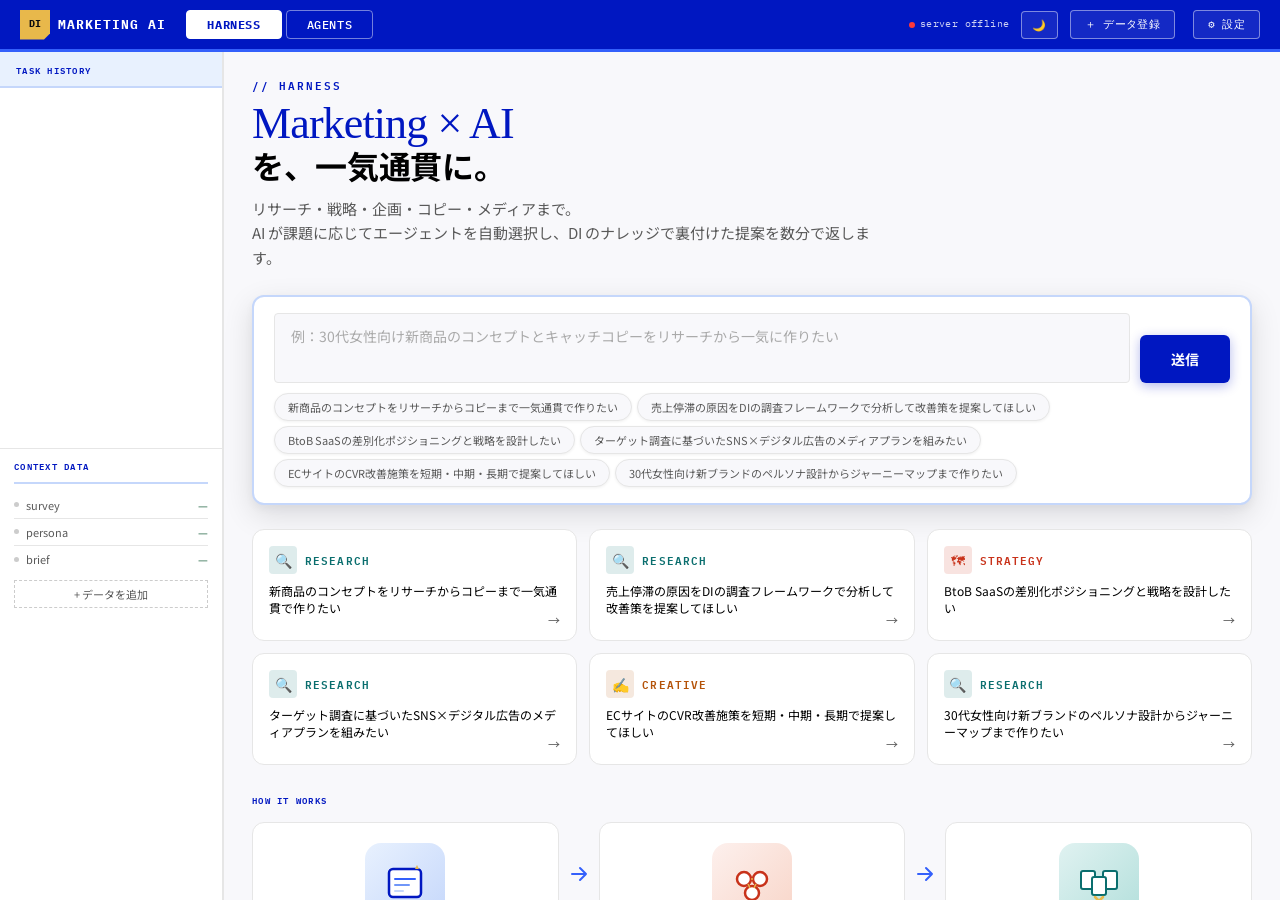
==== commit 95d88ca4: "feat(design): PR4 — 空状態・ランディング刷新 - ランディングヒーローを刷新：   - .landing-title を --t-3xl に拡大、"Marketing × AI" " ====
--- a/frontend/index.html
+++ b/frontend/index.html
@@ -18,6 +18,11 @@
   })();
 </script>
 <link rel="stylesheet" href="styles.css">
+<link rel="stylesheet" href="vendor/highlight-github.css" id="hljs-light">
+<link rel="stylesheet" href="vendor/highlight-github-dark.css" id="hljs-dark" disabled>
+<script src="vendor/marked.min.js"></script>
+<script src="vendor/purify.min.js"></script>
+<script src="vendor/highlight.min.js"></script>
 </head>
 <body>
 
@@ -48,7 +53,7 @@
     <!-- ORCH mode nav -->
     <div id="ln-orch-content" style="display:flex;flex:1;flex-direction:column;overflow:hidden;">
       <div class="lp-section">task history</div>
-      <div id="history-list"><div class="hist-empty">タスクはまだありません。</div></div>
+      <div id="history-list"></div>
       <div class="ctx-panel">
         <div class="ctx-label">context data</div>
         <div class="ctx-row"><span class="ctx-dot" id="cdot-survey"></span><span class="ctx-key">survey</span><span class="ctx-val" id="cval-survey">—</span></div>
@@ -149,8 +154,8 @@
         <div class="orch-landing-inner">
           <div class="landing-hero">
             <p class="landing-label">// HARNESS</p>
-            <h1 class="landing-title">マーケティング課題を入力</h1>
-            <p class="landing-desc">AIが自動で最適なエージェントを選び、リサーチから戦略・企画・コピーまで一気通貫で実行します。DI独自のナレッジとフレームワークに基づいた提案を行います。</p>
+            <h1 class="landing-title"><span class="hero-serif">Marketing × AI</span><br>を、一気通貫に。</h1>
+            <p class="landing-desc">リサーチ・戦略・企画・コピー・メディアまで。<br>AI が課題に応じてエージェントを自動選択し、DI のナレッジで裏付けた提案を数分で返します。</p>
           </div>
           <div class="orch-landing-input-wrap">
             <div class="orch-landing-row">
@@ -159,6 +164,7 @@
             </div>
             <div id="hint-chips" class="iz-hints" style="margin-top:10px;"></div>
           </div>
+          <div id="starter-cards" class="starter-grid"></div>
           <div class="flow-section">
             <div class="flow-label">How it works</div>
             <div class="flow-cards">
--- a/frontend/styles.css
+++ b/frontend/styles.css
@@ -110,9 +110,10 @@
 /* AGENT CARDS */
 .agents-hero{margin-bottom:24px;}
 
-.landing-label{font-family:var(--mono);font-size:10px;font-weight:600;color:var(--blue);letter-spacing:.14em;text-transform:uppercase;margin:0 0 6px;}
-.landing-title{font-size:22px;font-weight:700;color:var(--text);margin:0 0 8px;font-family:var(--sans);line-height:1.3;}
-.landing-desc{font-size:13px;color:var(--muted);margin:0 0 20px;line-height:1.65;max-width:640px;}
+.landing-label{font-family:var(--mono);font-size:var(--t-xs);font-weight:600;color:var(--blue);letter-spacing:.18em;text-transform:uppercase;margin:0 0 var(--s-2);}
+.landing-title{font-size:var(--t-3xl);font-weight:700;color:var(--text);margin:0 0 var(--s-3);font-family:var(--sans);line-height:var(--lh-tight);letter-spacing:-.01em;}
+.landing-title .hero-serif{font-family:var(--serif),var(--sans);font-weight:400;font-size:var(--t-hero);letter-spacing:-.02em;color:var(--blue);display:inline-block;line-height:1;}
+.landing-desc{font-size:var(--t-md);color:var(--muted);margin:0 0 var(--s-6);line-height:var(--lh-normal);max-width:640px;}
 
 
 /* FLOW SECTION (HARNESS STEPS) */
@@ -318,13 +319,39 @@
 .ao-body li,.fo-body li{margin:3px 0;line-height:1.65;}
 .ao-body strong,.fo-body strong{font-weight:700;color:var(--text);}
 .ao-body em,.fo-body em{font-style:italic;}
-.ao-body code,.fo-body code{font-family:var(--mono);background:var(--panel);padding:1px 5px;border-radius:3px;font-size:11px;color:var(--blue);}
-.ao-body pre,.fo-body pre{background:var(--panel);border:1px solid var(--border);padding:10px 12px;border-radius:4px;overflow-x:auto;margin:8px 0;}
-.ao-body hr,.fo-body hr{border:none;border-top:1px solid var(--border);margin:12px 0;}
-.ao-body blockquote,.fo-body blockquote{border-left:3px solid var(--blue-lt);padding:4px 12px;color:var(--muted);margin:8px 0;}
-.ao-body table,.fo-body table{border-collapse:collapse;width:100%;margin:8px 0;font-size:12px;}
-.ao-body th,.fo-body th{background:var(--panel);border:1px solid var(--border);padding:6px 10px;text-align:left;font-weight:600;}
-.ao-body td,.fo-body td{border:1px solid var(--border);padding:5px 10px;}
+/* inline code と fenced code（.hljs）の衝突回避：inline は :not(pre) > code で narrow */
+.ao-body :not(pre) > code,.fo-body :not(pre) > code,.msg-bubble :not(pre) > code{
+  font-family:var(--mono);background:var(--panel);padding:1px 5px;border-radius:var(--r-sm);font-size:var(--t-xs);color:var(--blue);
+}
+.ao-body pre,.fo-body pre,.msg-bubble pre{
+  background:var(--panel);border:1px solid var(--border);padding:var(--s-3) var(--s-4);border-radius:var(--r-md);overflow-x:auto;margin:var(--s-2) 0;
+}
+.ao-body pre code.hljs,.fo-body pre code.hljs,.msg-bubble pre code.hljs{
+  background:transparent;padding:0;font-size:var(--t-sm);color:inherit;display:block;
+}
+.ao-body hr,.fo-body hr{border:none;border-top:1px solid var(--border);margin:var(--s-3) 0;}
+.ao-body blockquote,.fo-body blockquote,.msg-bubble blockquote{border-left:3px solid var(--blue-lt);padding:var(--s-1) var(--s-3);color:var(--muted);margin:var(--s-2) 0;}
+
+/* GFM テーブル */
+.ao-body table,.fo-body table,.msg-bubble table{border-collapse:collapse;width:100%;margin:var(--s-2) 0;font-size:var(--t-sm);}
+.ao-body th,.fo-body th,.msg-bubble th{background:var(--panel);border:1px solid var(--border);padding:var(--s-2) var(--s-3);text-align:left;font-weight:600;}
+.ao-body td,.fo-body td,.msg-bubble td{border:1px solid var(--border);padding:var(--s-1) var(--s-3);}
+.ao-body tr:nth-child(even) td,.fo-body tr:nth-child(even) td{background:color-mix(in srgb,var(--panel) 60%,transparent);}
+
+/* GFM 取り消し線 */
+.ao-body del,.fo-body del,.msg-bubble del{color:var(--muted);text-decoration:line-through;}
+
+/* GFM task list */
+.ao-body li.task-list-item,.fo-body li.task-list-item{list-style:none;margin-left:-18px;padding-left:0;}
+.ao-body li input[type="checkbox"],.fo-body li input[type="checkbox"]{margin-right:8px;accent-color:var(--blue);}
+
+/* nested list のインデント */
+.ao-body ul ul,.ao-body ol ol,.ao-body ul ol,.ao-body ol ul,
+.fo-body ul ul,.fo-body ol ol,.fo-body ul ol,.fo-body ol ul{margin:var(--s-1) 0 var(--s-1) var(--s-4);}
+
+/* リンク */
+.ao-body a,.fo-body a,.msg-bubble a{color:var(--blue2);text-decoration:underline;text-underline-offset:2px;}
+.ao-body a:hover,.fo-body a:hover,.msg-bubble a:hover{color:var(--blue);}
 
 /* MOBILE */
 @media(max-width:768px){
@@ -472,6 +499,47 @@
 .persona-select:focus{border-color:var(--gold);outline:none;}
 
 /* 履歴アイテムをクリック可能に */
-.hist-item{cursor:pointer;transition:background .12s;}
+.hist-item{cursor:pointer;transition:background var(--dur-fast) var(--ease-out);}
 .hist-item:hover{background:var(--blue-xlt);}
 .hist-item.active{background:var(--blue-xlt);border-left:3px solid var(--blue);}
+
+/* ────────────────────────────────────────────────────────────
+   EMPTY STATES & LANDING V2
+   ──────────────────────────────────────────────────────────── */
+.empty-state{display:flex;flex-direction:column;align-items:center;justify-content:center;padding:var(--s-8) var(--s-5);text-align:center;color:var(--muted);gap:var(--s-3);}
+.empty-state-illus{color:var(--blue3);opacity:.9;}
+.empty-state-title{font-size:var(--t-sm);font-weight:600;color:var(--text);letter-spacing:.04em;}
+.empty-state-desc{font-size:var(--t-xs);color:var(--muted);line-height:var(--lh-snug);}
+
+.hist-empty.empty-state{padding:var(--s-8) var(--s-4);}
+
+/* スターターカードグリッド（ランディング下の "試してみる" カード群） */
+.starter-grid{
+  display:grid;grid-template-columns:repeat(3,1fr);gap:var(--s-3);
+  margin-top:var(--s-6);
+}
+.starter-card{
+  display:flex;flex-direction:column;gap:var(--s-2);
+  padding:var(--s-4) var(--s-4) var(--s-3);
+  background:var(--surface);border:1px solid var(--border);border-radius:var(--r-lg);
+  text-align:left;font-family:var(--sans);cursor:pointer;
+  transition:border-color var(--dur-base) var(--ease-out),transform var(--dur-base) var(--ease-out),box-shadow var(--dur-base) var(--ease-out);
+  position:relative;overflow:hidden;min-height:112px;
+}
+.starter-card:hover{border-color:var(--blue2);transform:translateY(-2px);box-shadow:var(--shadow-md);}
+.starter-card-head{display:flex;align-items:center;gap:var(--s-2);}
+.starter-card-icon{
+  width:28px;height:28px;border-radius:var(--r-sm);
+  display:flex;align-items:center;justify-content:center;font-size:14px;
+  flex-shrink:0;
+}
+.starter-card-cat{font-family:var(--mono);font-size:var(--t-xs);font-weight:600;letter-spacing:.1em;}
+.starter-card-body{font-size:var(--t-sm);line-height:var(--lh-snug);color:var(--text);flex:1;}
+.starter-card-arrow{
+  position:absolute;right:var(--s-4);bottom:var(--s-3);
+  font-size:var(--t-sm);color:var(--muted);transition:transform var(--dur-fast) var(--ease-out),color var(--dur-fast) var(--ease-out);
+}
+.starter-card:hover .starter-card-arrow{transform:translateX(3px);color:var(--blue);}
+
+@media(max-width:960px){.starter-grid{grid-template-columns:repeat(2,1fr);}}
+@media(max-width:640px){.starter-grid{grid-template-columns:1fr;}}
--- a/frontend/vendor/highlight-github.css
+++ b/frontend/vendor/highlight-github.css
@@ -0,0 +1,10 @@
+pre code.hljs{display:block;overflow-x:auto;padding:1em}code.hljs{padding:3px 5px}/*!
+  Theme: GitHub
+  Description: Light theme as seen on github.com
+  Author: github.com
+  Maintainer: @Hirse
+  Updated: 2021-05-15
+
+  Outdated base version: https://github.com/primer/github-syntax-light
+  Current colors taken from GitHub's CSS
+*/.hljs{color:#24292e;background:#fff}.hljs-doctag,.hljs-keyword,.hljs-meta .hljs-keyword,.hljs-template-tag,.hljs-template-variable,.hljs-type,.hljs-variable.language_{color:#d73a49}.hljs-title,.hljs-title.class_,.hljs-title.class_.inherited__,.hljs-title.function_{color:#6f42c1}.hljs-attr,.hljs-attribute,.hljs-literal,.hljs-meta,.hljs-number,.hljs-operator,.hljs-selector-attr,.hljs-selector-class,.hljs-selector-id,.hljs-variable{color:#005cc5}.hljs-meta .hljs-string,.hljs-regexp,.hljs-string{color:#032f62}.hljs-built_in,.hljs-symbol{color:#e36209}.hljs-code,.hljs-comment,.hljs-formula{color:#6a737d}.hljs-name,.hljs-quote,.hljs-selector-pseudo,.hljs-selector-tag{color:#22863a}.hljs-subst{color:#24292e}.hljs-section{color:#005cc5;font-weight:700}.hljs-bullet{color:#735c0f}.hljs-emphasis{color:#24292e;font-style:italic}.hljs-strong{color:#24292e;font-weight:700}.hljs-addition{color:#22863a;background-color:#f0fff4}.hljs-deletion{color:#b31d28;background-color:#ffeef0}
--- a/frontend/vendor/highlight-github-dark.css
+++ b/frontend/vendor/highlight-github-dark.css
@@ -0,0 +1,10 @@
+pre code.hljs{display:block;overflow-x:auto;padding:1em}code.hljs{padding:3px 5px}/*!
+  Theme: GitHub Dark
+  Description: Dark theme as seen on github.com
+  Author: github.com
+  Maintainer: @Hirse
+  Updated: 2021-05-15
+
+  Outdated base version: https://github.com/primer/github-syntax-dark
+  Current colors taken from GitHub's CSS
+*/.hljs{color:#c9d1d9;background:#0d1117}.hljs-doctag,.hljs-keyword,.hljs-meta .hljs-keyword,.hljs-template-tag,.hljs-template-variable,.hljs-type,.hljs-variable.language_{color:#ff7b72}.hljs-title,.hljs-title.class_,.hljs-title.class_.inherited__,.hljs-title.function_{color:#d2a8ff}.hljs-attr,.hljs-attribute,.hljs-literal,.hljs-meta,.hljs-number,.hljs-operator,.hljs-selector-attr,.hljs-selector-class,.hljs-selector-id,.hljs-variable{color:#79c0ff}.hljs-meta .hljs-string,.hljs-regexp,.hljs-string{color:#a5d6ff}.hljs-built_in,.hljs-symbol{color:#ffa657}.hljs-code,.hljs-comment,.hljs-formula{color:#8b949e}.hljs-name,.hljs-quote,.hljs-selector-pseudo,.hljs-selector-tag{color:#7ee787}.hljs-subst{color:#c9d1d9}.hljs-section{color:#1f6feb;font-weight:700}.hljs-bullet{color:#f2cc60}.hljs-emphasis{color:#c9d1d9;font-style:italic}.hljs-strong{color:#c9d1d9;font-weight:700}.hljs-addition{color:#aff5b4;background-color:#033a16}.hljs-deletion{color:#ffdcd7;background-color:#67060c}
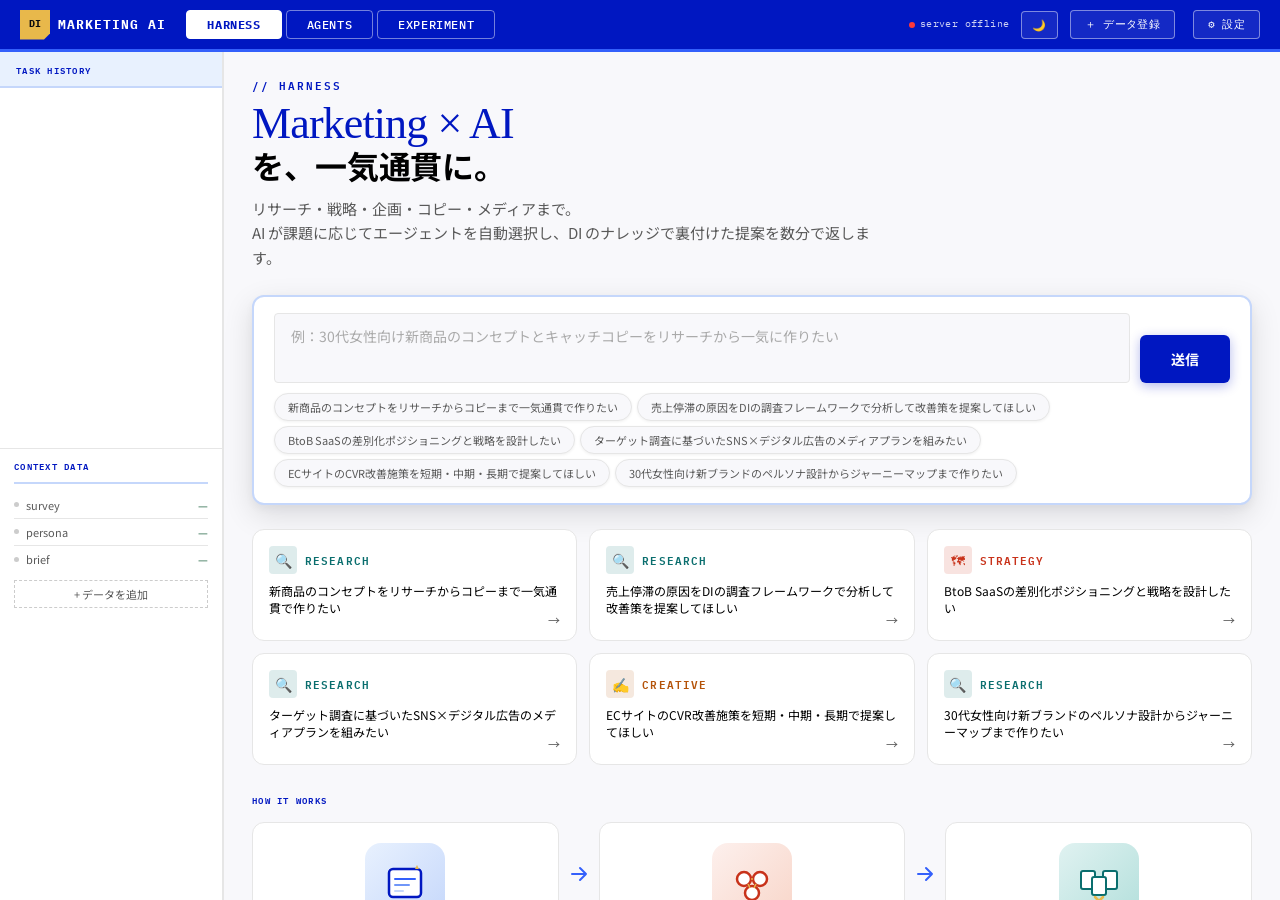
==== commit c087b1b4: "feat(exp): EXPERIMENT モード UI — A/B バリアント並列比較 - ヘッダー第3タブ "EXPERIMENT" 追加、#view-exp セクション - 課題入力 + バリア" ====
--- a/frontend/index.html
+++ b/frontend/index.html
@@ -34,6 +34,7 @@
   <div class="mode-tabs">
     <button class="mode-tab active" id="tab-orch" onclick="setMode('orch')">HARNESS</button>
     <button class="mode-tab" id="tab-agents" onclick="setMode('agents')">AGENTS</button>
+    <button class="mode-tab" id="tab-exp" onclick="setMode('exp')">EXPERIMENT</button>
   </div>
   <div class="hdr-space"></div>
   <div class="hdr-status">
@@ -210,6 +211,44 @@
           <button id="run-btn-bottom" onclick="runOrchestratorBottom()" style="padding:11px 24px;background:var(--blue);color:#FFFFFF;border:none;font-size:14px;font-family:var(--sans);font-weight:700;cursor:pointer;border-radius:6px;white-space:nowrap;flex-shrink:0;min-width:90px;box-shadow:var(--shadow-md);">送信</button>
         </div>
       </div>
+    </div>
+
+    <!-- VIEW: EXPERIMENT -->
+    <div id="view-exp" style="display:none;flex:1;flex-direction:column;overflow-y:auto;padding:24px 28px;background:var(--bg);">
+      <div class="exp-hero">
+        <p class="landing-label">// EXPERIMENT</p>
+        <h1 class="landing-title">A/B <span class="hero-serif">バリアント比較</span></h1>
+        <p class="landing-desc">同じ課題を複数のコンテキスト（ペルソナ等）で並列実行し、AI Judge で優劣を比較します。<br>最適なアプローチを素早く発見するためのモード。</p>
+      </div>
+
+      <div class="exp-setup">
+        <div class="exp-field">
+          <label class="exp-label">課題</label>
+          <textarea id="exp-goal" class="exp-goal" rows="2" placeholder="例: 30代女性向け新商品のキャッチコピーを作りたい"></textarea>
+        </div>
+
+        <div class="exp-field">
+          <div class="exp-label-row">
+            <label class="exp-label">バリアント</label>
+            <button type="button" class="exp-add-btn" onclick="addExpVariant()">+ バリアント追加</button>
+          </div>
+          <div id="exp-variants" class="exp-variants"></div>
+        </div>
+
+        <div class="exp-field exp-options">
+          <label class="exp-check"><input type="checkbox" id="exp-judge" checked> AI Judge でランキング</label>
+          <label class="exp-check">並列実行数:
+            <select id="exp-concurrency">
+              <option value="1">1</option>
+              <option value="2" selected>2</option>
+              <option value="3">3</option>
+            </select>
+          </label>
+          <button type="button" id="exp-run" class="exp-run-btn" onclick="runExperiment()">▶ 実験を実行</button>
+        </div>
+      </div>
+
+      <div id="exp-results"></div>
     </div>
   </div>
 </div>
--- a/frontend/styles.css
+++ b/frontend/styles.css
@@ -543,3 +543,111 @@
 
 @media(max-width:960px){.starter-grid{grid-template-columns:repeat(2,1fr);}}
 @media(max-width:640px){.starter-grid{grid-template-columns:1fr;}}
+
+/* ────────────────────────────────────────────────────────────
+   EXPERIMENT MODE
+   ──────────────────────────────────────────────────────────── */
+.exp-hero{max-width:720px;margin-bottom:var(--s-6);}
+
+.exp-setup{
+  display:flex;flex-direction:column;gap:var(--s-5);
+  background:var(--surface);border:1px solid var(--border);border-radius:var(--r-lg);
+  padding:var(--s-5) var(--s-6);box-shadow:var(--shadow-sm);
+  max-width:1200px;
+}
+.exp-field{display:flex;flex-direction:column;gap:var(--s-2);}
+.exp-label{font-family:var(--mono);font-size:var(--t-xs);color:var(--blue);letter-spacing:.12em;text-transform:uppercase;font-weight:600;}
+.exp-label-row{display:flex;justify-content:space-between;align-items:center;}
+.exp-sublabel{font-family:var(--mono);font-size:10px;color:var(--muted);letter-spacing:.08em;text-transform:uppercase;margin-top:var(--s-2);}
+.exp-goal{
+  width:100%;font-family:var(--sans);font-size:var(--t-md);
+  background:var(--bg);color:var(--text);border:1.5px solid var(--border2);
+  padding:var(--s-3) var(--s-4);resize:vertical;border-radius:var(--r-md);outline:none;
+  transition:border-color var(--dur-fast) var(--ease-out),box-shadow var(--dur-fast) var(--ease-out);
+}
+.exp-goal:focus{border-color:var(--blue2);box-shadow:var(--shadow-focus);}
+.exp-add-btn{
+  padding:var(--s-1) var(--s-3);font-family:var(--mono);font-size:var(--t-xs);
+  background:var(--blue-xlt);color:var(--blue);border:1px dashed var(--blue-lt);
+  border-radius:var(--r-sm);cursor:pointer;letter-spacing:.04em;
+  transition:background var(--dur-fast) var(--ease-out);
+}
+.exp-add-btn:hover{background:var(--blue-dim);}
+
+.exp-variants{display:grid;grid-template-columns:repeat(auto-fit,minmax(280px,1fr));gap:var(--s-3);}
+.exp-variant{
+  background:var(--bg);border:1px solid var(--border);border-radius:var(--r-md);
+  padding:var(--s-3) var(--s-4) var(--s-4);display:flex;flex-direction:column;gap:var(--s-1);
+}
+.exp-variant-head{display:flex;justify-content:space-between;align-items:center;margin-bottom:var(--s-2);}
+.exp-variant-title{font-family:var(--mono);font-size:var(--t-sm);color:var(--blue);font-weight:700;letter-spacing:.1em;}
+.exp-del-btn{
+  background:transparent;border:none;color:var(--muted);font-size:14px;
+  width:24px;height:24px;cursor:pointer;border-radius:var(--r-sm);
+  transition:background var(--dur-fast) var(--ease-out),color var(--dur-fast) var(--ease-out);
+}
+.exp-del-btn:hover{background:var(--red-dim);color:var(--red);}
+.exp-persona-sel{
+  width:100%;padding:var(--s-1) var(--s-2);font-size:var(--t-sm);font-family:var(--mono);
+  background:var(--surface);color:var(--text);border:1px solid var(--border2);
+  border-radius:var(--r-sm);cursor:pointer;
+}
+.exp-persona-ta,.exp-brief-ta{
+  width:100%;font-family:var(--sans);font-size:var(--t-sm);
+  background:var(--surface);color:var(--text);border:1px solid var(--border2);
+  padding:var(--s-2) var(--s-3);resize:vertical;border-radius:var(--r-sm);outline:none;
+}
+.exp-persona-ta:focus,.exp-brief-ta:focus{border-color:var(--blue2);box-shadow:var(--shadow-focus);}
+
+.exp-options{flex-direction:row;flex-wrap:wrap;align-items:center;gap:var(--s-4);padding-top:var(--s-2);border-top:1px solid var(--border);}
+.exp-check{font-size:var(--t-sm);color:var(--text);display:inline-flex;align-items:center;gap:var(--s-2);cursor:pointer;}
+.exp-check select{padding:3px 6px;font-family:var(--mono);font-size:var(--t-sm);border:1px solid var(--border2);background:var(--surface);color:var(--text);border-radius:var(--r-sm);}
+.exp-run-btn{
+  margin-left:auto;padding:var(--s-3) var(--s-6);
+  background:var(--blue);color:#FFFFFF;border:none;
+  font-family:var(--sans);font-size:var(--t-md);font-weight:700;
+  cursor:pointer;border-radius:var(--r-md);box-shadow:var(--shadow-md);
+  transition:transform var(--dur-fast) var(--ease-out),box-shadow var(--dur-fast) var(--ease-out);
+}
+.exp-run-btn:hover:not(:disabled){transform:translateY(-1px);box-shadow:var(--shadow-lg);}
+.exp-run-btn:disabled{opacity:.6;cursor:not-allowed;}
+
+.exp-loading{
+  display:flex;flex-direction:column;align-items:center;gap:var(--s-3);
+  padding:var(--s-10) var(--s-4);color:var(--muted);text-align:center;
+  max-width:1200px;margin-top:var(--s-6);
+}
+.exp-loading-title{font-size:var(--t-md);font-weight:600;color:var(--text);}
+.exp-loading-desc{font-size:var(--t-sm);color:var(--muted);line-height:var(--lh-snug);}
+
+.exp-judge-banner{
+  background:linear-gradient(135deg,var(--gold),rgba(232,184,75,.55));
+  padding:var(--s-4) var(--s-5);border-radius:var(--r-md);margin:var(--s-6) 0 var(--s-4);
+  color:#1A1203;box-shadow:var(--shadow-md);max-width:1200px;
+}
+.exp-judge-head{display:flex;justify-content:space-between;align-items:center;margin-bottom:var(--s-3);}
+.exp-judge-title{font-family:var(--mono);font-size:var(--t-sm);font-weight:700;letter-spacing:.08em;}
+.exp-rank-row{display:flex;flex-wrap:wrap;gap:var(--s-2);margin-bottom:var(--s-3);}
+.exp-rank-pill{
+  padding:var(--s-1) var(--s-3);background:rgba(255,255,255,.55);border:1px solid rgba(0,0,0,.15);
+  border-radius:var(--r-pill);font-family:var(--mono);font-size:var(--t-xs);font-weight:600;
+}
+.exp-rank-pill.r1{background:rgba(255,255,255,.9);box-shadow:var(--shadow-sm);}
+.exp-judge-summary{font-size:var(--t-sm);line-height:var(--lh-snug);}
+
+.exp-result-grid{
+  display:grid;grid-template-columns:repeat(var(--n,2),minmax(0,1fr));gap:var(--s-4);
+  margin-top:var(--s-3);max-width:1400px;
+}
+@media(max-width:900px){.exp-result-grid{grid-template-columns:1fr!important;}}
+.exp-result-card{
+  background:var(--surface);border:1px solid var(--border);border-radius:var(--r-lg);
+  padding:var(--s-3) var(--s-4) var(--s-4);display:flex;flex-direction:column;gap:var(--s-2);
+  box-shadow:var(--shadow-sm);min-width:0;
+}
+.exp-result-card.exp-result-error{border-color:var(--red);background:var(--red-dim);}
+.exp-result-head{display:flex;align-items:center;gap:var(--s-3);padding-bottom:var(--s-2);border-bottom:1px solid var(--border);}
+.exp-result-id{font-family:var(--mono);font-size:var(--t-sm);font-weight:700;color:var(--blue);letter-spacing:.08em;}
+.exp-result-meta{font-family:var(--mono);font-size:var(--t-xs);color:var(--muted);}
+.exp-result-plan{font-size:var(--t-xs);color:var(--muted);line-height:var(--lh-snug);font-family:var(--mono);}
+.exp-result-body{font-size:var(--t-sm);line-height:var(--lh-normal);overflow-x:auto;user-select:text;}
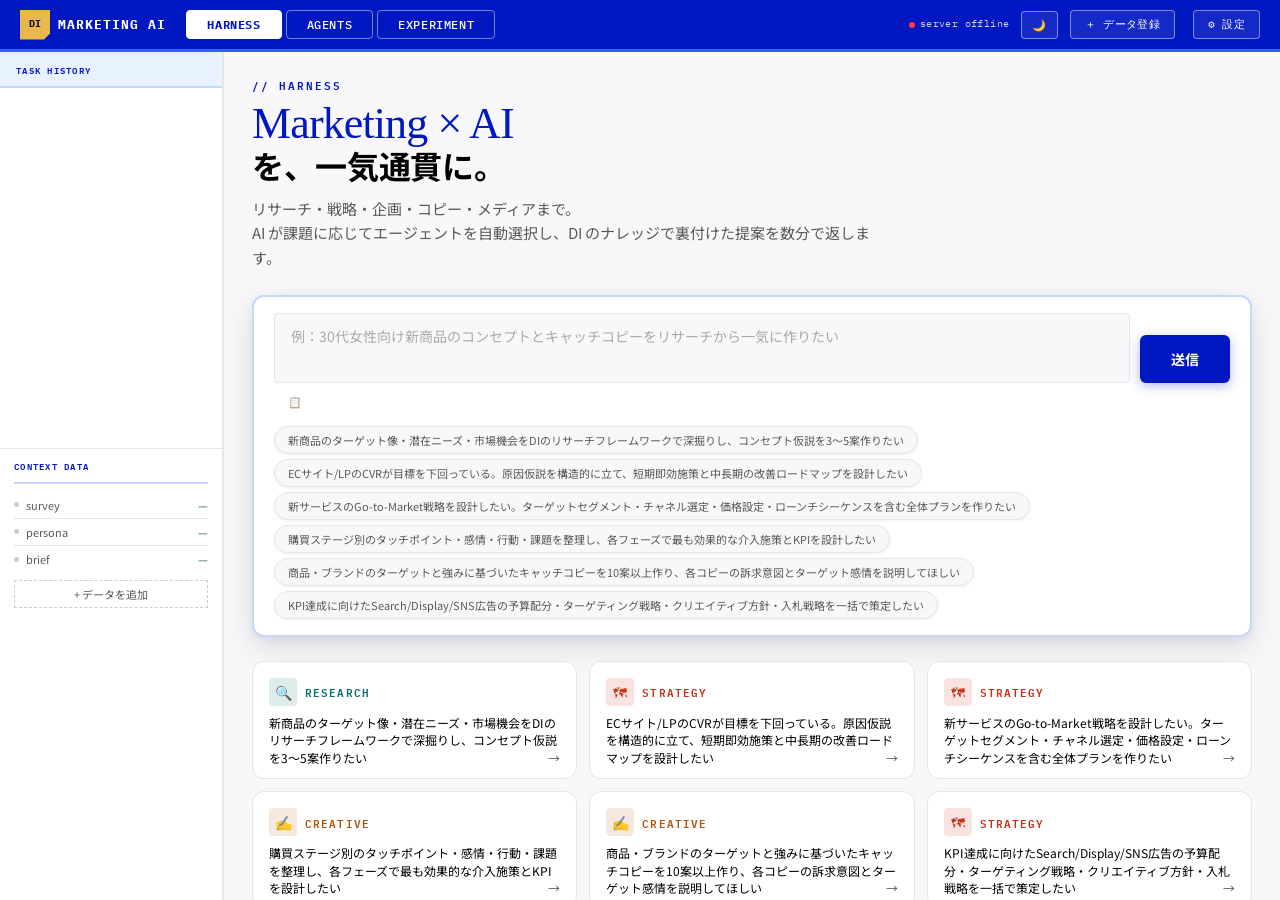
==== commit 8e8e77fd: "feat(templates): テンプレートライブラリ実装 - TEMPLATES: カテゴリ別 25本（research×6 / strategy×7 / creative×6 / media×6" ====
--- a/frontend/index.html
+++ b/frontend/index.html
@@ -41,6 +41,7 @@
     <span class="status-dot err" id="api-dot"></span>
     <span id="api-txt" style="color:rgba(255,255,255,.80);font-size:10px;font-family:var(--mono);letter-spacing:.04em;">connecting...</span>
   </div>
+  <button id="usage-badge" class="hdr-btn usage-badge" onclick="toggleUsagePanel()" title="コスト・キャッシュ詳細" style="display:none;">💰 $0.000</button>
   <button class="hdr-btn theme-toggle" onclick="toggleTheme()" title="テーマ切替" aria-label="テーマ切替"></button>
   <button class="hdr-btn" onclick="openModal('ctx-modal')">＋ データ登録</button>
   <button class="hdr-btn" onclick="openSettings()" title="API設定" style="margin-left:6px;">⚙ 設定</button>
@@ -163,6 +164,9 @@
               <textarea id="task-input" rows="2" placeholder="例：30代女性向け新商品のコンセプトとキャッチコピーをリサーチから一気に作りたい"></textarea>
               <button id="run-btn" onclick="runOrchestrator()">送信</button>
             </div>
+            <div style="display:flex;align-items:center;gap:8px;margin-top:6px;">
+              <button class="tmpl-open-btn" onclick="openTemplateModal()">📋 テンプレート</button>
+            </div>
             <div id="hint-chips" class="iz-hints" style="margin-top:10px;"></div>
           </div>
           <div id="starter-cards" class="starter-grid"></div>
@@ -281,6 +285,86 @@
       <div class="m-block"><div class="m-label">brief // 案件背景・目的</div><textarea class="m-ta" id="ctx-brief-in" placeholder="クライアント：○○株式会社..."></textarea></div>
     </div>
     <div class="modal-foot"><button class="btn-s" onclick="closeModal('ctx-modal')">cancel</button><button class="btn-p" onclick="saveCtx()">save</button></div>
+  </div>
+</div>
+
+<!-- PLAN EDIT MODAL -->
+<div class="overlay" id="plan-edit-modal">
+  <div class="modal">
+    <div class="modal-head"><span class="modal-title">AGENT PIPELINE 編集</span><button class="modal-close" onclick="closeModal('plan-edit-modal')">&times;</button></div>
+    <div class="modal-body">
+      <div class="m-block">
+        <div class="m-label">現在の列</div>
+        <div id="plan-edit-list" class="plan-edit-list"></div>
+      </div>
+      <div class="m-block">
+        <div class="m-label">追加候補</div>
+        <div id="plan-edit-available" class="plan-edit-available"></div>
+      </div>
+    </div>
+    <div class="modal-foot">
+      <button class="btn-s" onclick="closeModal('plan-edit-modal')">cancel</button>
+      <button class="btn-p" onclick="rerunWithEditedPlan()">▶ 編集したプランで再実行</button>
+    </div>
+  </div>
+</div>
+
+<!-- TEMPLATE LIBRARY MODAL -->
+<div id="tmpl-modal" class="overlay" style="display:none;align-items:flex-start;padding-top:60px;">
+  <div class="modal" style="width:min(860px,95vw);max-height:80vh;display:flex;flex-direction:column;">
+    <div class="modal-head">
+      <span class="modal-title">TEMPLATE LIBRARY</span>
+      <button class="modal-close" onclick="closeTemplateModal()">&times;</button>
+    </div>
+    <!-- タブ -->
+    <div id="tmpl-tabs" style="display:flex;gap:4px;padding:10px 16px 0;border-bottom:1px solid var(--border);flex-shrink:0;overflow-x:auto;">
+      <button class="tmpl-tab active" data-tab="all" onclick="switchTmplTab('all')">ALL</button>
+      <button class="tmpl-tab" data-tab="research" onclick="switchTmplTab('research')">RESEARCH</button>
+      <button class="tmpl-tab" data-tab="strategy" onclick="switchTmplTab('strategy')">STRATEGY</button>
+      <button class="tmpl-tab" data-tab="creative" onclick="switchTmplTab('creative')">CREATIVE</button>
+      <button class="tmpl-tab" data-tab="media" onclick="switchTmplTab('media')">MEDIA</button>
+      <button class="tmpl-tab" data-tab="custom" onclick="switchTmplTab('custom')" style="margin-left:auto;color:var(--purple,#7C3AED);">⭐ MY TEMPLATES</button>
+    </div>
+    <!-- カード一覧 -->
+    <div id="tmpl-grid" class="tmpl-grid"></div>
+    <!-- 保存フォーム -->
+    <div style="padding:12px 16px;border-top:1px solid var(--border);background:var(--panel);flex-shrink:0;display:flex;gap:8px;align-items:center;">
+      <input id="tmpl-save-title" type="text" placeholder="タイトル（省略可）" style="flex:1;padding:7px 10px;font-size:12px;font-family:var(--sans);border:1px solid var(--border2);border-radius:4px;background:var(--surface);color:var(--text);outline:none;max-width:240px;">
+      <button class="btn-s" onclick="saveCurrentAsTemplate()" style="white-space:nowrap;">＋ 現在の入力を保存</button>
+      <span style="font-size:11px;color:var(--muted);font-family:var(--mono);">task-input の内容を MY TEMPLATES に保存します</span>
+    </div>
+  </div>
+</div>
+
+<!-- USAGE PANEL -->
+<div id="usage-panel" style="display:none;position:fixed;top:52px;right:12px;width:320px;background:var(--surface);border:1px solid var(--border2);border-radius:8px;box-shadow:0 8px 32px rgba(0,0,0,.18);z-index:900;overflow:hidden;">
+  <div style="display:flex;align-items:center;justify-content:space-between;padding:12px 16px 8px;border-bottom:1px solid var(--border);">
+    <span style="font-size:11px;font-weight:700;color:var(--muted);letter-spacing:.07em;font-family:var(--mono);">COST &amp; CACHE</span>
+    <div style="display:flex;gap:6px;align-items:center;">
+      <button onclick="resetUsage()" style="font-size:10px;font-family:var(--mono);background:transparent;border:1px solid var(--border2);color:var(--muted);padding:2px 8px;border-radius:4px;cursor:pointer;">リセット</button>
+      <button onclick="toggleUsagePanel()" style="background:transparent;border:none;color:var(--muted);font-size:16px;cursor:pointer;line-height:1;">&times;</button>
+    </div>
+  </div>
+  <div style="padding:14px 16px 16px;">
+    <!-- 総コスト・節約 -->
+    <div style="display:flex;gap:10px;margin-bottom:12px;">
+      <div style="flex:1;padding:10px 12px;background:var(--panel);border-radius:6px;text-align:center;">
+        <div style="font-size:10px;color:var(--muted);font-family:var(--mono);margin-bottom:4px;">TOTAL COST</div>
+        <div id="u-total-cost" style="font-size:18px;font-weight:700;font-family:var(--mono);color:var(--text);">$0.000</div>
+      </div>
+      <div style="flex:1;padding:10px 12px;background:var(--green-dim,rgba(74,222,128,.08));border:1px solid var(--green-lt,rgba(74,222,128,.2));border-radius:6px;text-align:center;">
+        <div style="font-size:10px;color:var(--muted);font-family:var(--mono);margin-bottom:4px;">CACHE SAVED</div>
+        <div id="u-savings" style="font-size:18px;font-weight:700;font-family:var(--mono);color:var(--green2,#22c55e);">$0.000</div>
+      </div>
+    </div>
+    <!-- トークン詳細 -->
+    <div style="font-size:10px;font-weight:700;color:var(--muted);font-family:var(--mono);letter-spacing:.06em;margin-bottom:6px;">TOKEN BREAKDOWN</div>
+    <div id="u-token-rows" style="display:flex;flex-direction:column;gap:3px;">
+      <!-- JS で描画 -->
+    </div>
+    <div style="margin-top:10px;font-size:10px;color:var(--dim,rgba(0,0,0,.3));font-family:var(--mono);line-height:1.6;">
+      * Sonnet $3/0.30/15/3.75 · Haiku $0.80/0.08/4/1 (input/cache_r/out/cache_w per MTok)
+    </div>
   </div>
 </div>
 
--- a/frontend/styles.css
+++ b/frontend/styles.css
@@ -56,6 +56,25 @@
 .mode-tab:hover:not(.active){background:rgba(255,255,255,.15);border-color:rgba(255,255,255,.7);color:#FFFFFF;}
 .hdr-btn{padding:6px 14px;background:rgba(255,255,255,.08);border:1.5px solid rgba(255,255,255,.45);color:#FFFFFF;font-size:11px;font-family:var(--mono);cursor:pointer;transition:all .15s;border-radius:4px;font-weight:500;letter-spacing:.03em;}
 .hdr-btn:hover{background:rgba(255,255,255,.20);border-color:rgba(255,255,255,.75);color:#FFFFFF;}
+.usage-badge{background:rgba(74,222,128,.12);border-color:rgba(74,222,128,.4);}
+.usage-badge:hover{background:rgba(74,222,128,.25);border-color:rgba(74,222,128,.7);}
+
+/* TEMPLATE LIBRARY */
+.tmpl-open-btn{padding:5px 13px;background:rgba(255,255,255,.07);border:1.5px solid rgba(255,255,255,.35);color:rgba(255,255,255,.8);font-size:11px;font-family:var(--mono);cursor:pointer;border-radius:4px;letter-spacing:.03em;transition:all .15s;}
+.tmpl-open-btn:hover{background:rgba(255,255,255,.16);color:#fff;border-color:rgba(255,255,255,.7);}
+.tmpl-tab{padding:6px 14px;background:transparent;border:none;border-bottom:2px solid transparent;color:var(--muted);font-size:11px;font-family:var(--mono);cursor:pointer;letter-spacing:.05em;font-weight:600;transition:all .15s;white-space:nowrap;}
+.tmpl-tab.active{color:var(--blue);border-bottom-color:var(--blue);}
+.tmpl-tab:hover:not(.active){color:var(--text);}
+.tmpl-grid{display:grid;grid-template-columns:repeat(auto-fill,minmax(200px,1fr));gap:10px;padding:16px;overflow-y:auto;flex:1;min-height:0;}
+.tmpl-card{padding:12px 14px;background:var(--surface);border:1px solid var(--border);border-radius:6px;cursor:pointer;transition:all .15s;display:flex;flex-direction:column;gap:6px;}
+.tmpl-card:hover{border-color:var(--blue-lt);box-shadow:0 2px 12px rgba(52,96,251,.1);transform:translateY(-1px);}
+.tmpl-card-head{display:flex;align-items:center;justify-content:space-between;gap:4px;}
+.tmpl-cat-badge{font-size:9px;font-weight:700;font-family:var(--mono);letter-spacing:.06em;padding:2px 7px;border-radius:100px;}
+.tmpl-del-btn{background:transparent;border:none;color:var(--muted);cursor:pointer;font-size:14px;line-height:1;padding:0 2px;border-radius:2px;}
+.tmpl-del-btn:hover{color:var(--red,#ef4444);}
+.tmpl-title{font-size:13px;font-weight:700;color:var(--text);line-height:1.35;}
+.tmpl-preview{font-size:11px;color:var(--muted);line-height:1.55;}
+.tmpl-empty{grid-column:1/-1;padding:40px;text-align:center;color:var(--muted);font-size:13px;font-family:var(--sans);}
 
 /* CORE LAYOUT */
 #hdr{height:52px;background:var(--blue);border-bottom:3px solid var(--blue2);display:flex;align-items:center;padding:0 20px;gap:12px;flex-shrink:0;position:sticky;top:0;left:0;right:0;z-index:100;width:100%;}
@@ -651,3 +670,45 @@
 .exp-result-meta{font-family:var(--mono);font-size:var(--t-xs);color:var(--muted);}
 .exp-result-plan{font-size:var(--t-xs);color:var(--muted);line-height:var(--lh-snug);font-family:var(--mono);}
 .exp-result-body{font-size:var(--t-sm);line-height:var(--lh-normal);overflow-x:auto;user-select:text;}
+
+/* ────────────────────────────────────────────────────────────
+   PLAN EDIT MODAL
+   ──────────────────────────────────────────────────────────── */
+.plan-title-row{display:flex;align-items:center;justify-content:space-between;gap:var(--s-3);margin-bottom:var(--s-2);}
+.plan-edit-btn{
+  padding:var(--s-1) var(--s-3);background:transparent;border:1px solid var(--border2);
+  color:var(--blue);font-family:var(--mono);font-size:var(--t-xs);cursor:pointer;
+  border-radius:var(--r-sm);letter-spacing:.04em;transition:background var(--dur-fast) var(--ease-out),border-color var(--dur-fast) var(--ease-out);
+}
+.plan-edit-btn:hover{background:var(--blue-xlt);border-color:var(--blue);}
+
+.plan-edit-list{display:flex;flex-direction:column;gap:var(--s-2);}
+.plan-edit-item{
+  display:flex;align-items:center;gap:var(--s-2);
+  padding:var(--s-2) var(--s-3);background:var(--bg);
+  border:1px solid var(--border);border-radius:var(--r-md);
+}
+.plan-edit-icon{font-size:18px;flex-shrink:0;}
+.plan-edit-name{flex:1;font-size:var(--t-sm);color:var(--text);}
+.plan-edit-order{
+  font-family:var(--mono);font-size:var(--t-xs);color:var(--muted);
+  width:20px;text-align:center;
+}
+.plan-edit-up,.plan-edit-down,.plan-edit-rm{
+  width:28px;height:28px;background:var(--surface);border:1px solid var(--border);
+  color:var(--muted);cursor:pointer;border-radius:var(--r-sm);font-size:var(--t-sm);
+  transition:background var(--dur-fast) var(--ease-out),color var(--dur-fast) var(--ease-out);
+}
+.plan-edit-up:hover,.plan-edit-down:hover{background:var(--blue-xlt);color:var(--blue);border-color:var(--blue-lt);}
+.plan-edit-rm:hover{background:var(--red-dim);color:var(--red);border-color:var(--red);}
+.plan-edit-empty{padding:var(--s-4);text-align:center;color:var(--muted);font-size:var(--t-sm);background:var(--bg);border:1px dashed var(--border);border-radius:var(--r-md);}
+
+.plan-edit-available{display:flex;flex-wrap:wrap;gap:var(--s-2);}
+.plan-edit-add{
+  padding:var(--s-1) var(--s-3);background:var(--surface);border:1px solid var(--border);
+  color:var(--text);font-family:var(--sans);font-size:var(--t-sm);cursor:pointer;
+  border-radius:var(--r-pill);display:inline-flex;align-items:center;gap:var(--s-1);
+  transition:border-color var(--dur-fast) var(--ease-out),background var(--dur-fast) var(--ease-out);
+}
+.plan-edit-add:hover{border-color:var(--blue);background:var(--blue-xlt);}
+.plan-edit-add span{font-size:14px;}
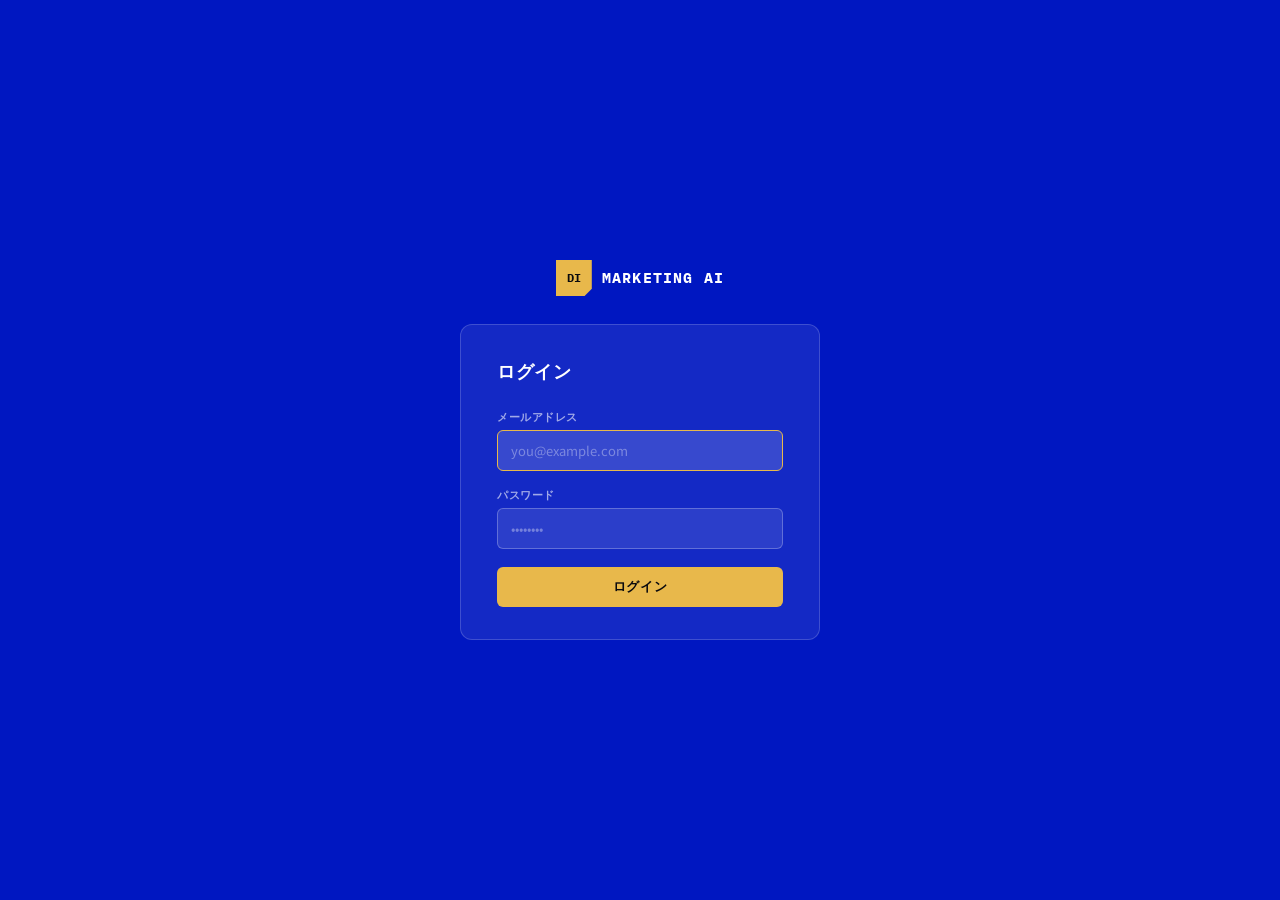
==== commit 4d073b06: "feat(auth): JWT 認証 + ワークスペース / ロール管理を実装 ## バックエンド - backend/auth.py（新規）: JWT(HS256) + bcrypt + JSON " ====
--- a/frontend/index.html
+++ b/frontend/index.html
@@ -45,6 +45,19 @@
   <button class="hdr-btn theme-toggle" onclick="toggleTheme()" title="テーマ切替" aria-label="テーマ切替"></button>
   <button class="hdr-btn" onclick="openModal('ctx-modal')">＋ データ登録</button>
   <button class="hdr-btn" onclick="openSettings()" title="API設定" style="margin-left:6px;">⚙ 設定</button>
+  <!-- ユーザーバッジ（ログイン後に表示） -->
+  <div id="user-badge" style="display:none;position:relative;">
+    <button class="hdr-btn user-badge-btn" onclick="toggleUserMenu()" title="アカウント">
+      <span id="user-avatar" class="user-avatar">U</span>
+      <span id="user-name-hdr" style="font-size:11px;max-width:80px;overflow:hidden;text-overflow:ellipsis;white-space:nowrap;"></span>
+    </button>
+    <div id="user-menu" class="user-menu" style="display:none;">
+      <div id="user-menu-info" class="user-menu-info"></div>
+      <hr style="margin:4px 0;border:none;border-top:1px solid var(--border);">
+      <button onclick="openUserMgmt()" id="user-mgmt-btn" style="display:none;">👥 ユーザー管理</button>
+      <button onclick="authLogout()">ログアウト</button>
+    </div>
+  </div>
   <button id="menu-btn" onclick="toggleMenu()" style="display:none;padding:4px 10px;background:transparent;border:1px solid var(--border2);color:var(--muted);font-size:14px;cursor:pointer;">☰</button>
 </div>
 
@@ -309,6 +322,84 @@
   </div>
 </div>
 
+<!-- AUTH OVERLAY (ログイン / 初回セットアップ) -->
+<div id="auth-overlay" style="display:none;position:fixed;inset:0;background:var(--blue);z-index:2000;align-items:center;justify-content:center;flex-direction:column;gap:0;">
+  <div style="margin-bottom:28px;text-align:center;">
+    <div style="display:inline-flex;align-items:center;gap:10px;">
+      <div style="width:36px;height:36px;background:var(--gold,#E8B84B);display:flex;align-items:center;justify-content:center;font-size:12px;font-weight:700;color:#0A0A0E;font-family:var(--mono);clip-path:polygon(0 0,100% 0,100% 80%,80% 100%,0 100%);">DI</div>
+      <span style="font-family:var(--mono);font-size:15px;color:#fff;font-weight:700;letter-spacing:.08em;">MARKETING AI</span>
+    </div>
+  </div>
+
+  <!-- ログインフォーム -->
+  <div id="login-card" class="auth-card" style="display:none;">
+    <div class="auth-title">ログイン</div>
+    <div class="auth-field">
+      <label>メールアドレス</label>
+      <input id="login-email" type="email" placeholder="you@example.com" autocomplete="email">
+    </div>
+    <div class="auth-field">
+      <label>パスワード</label>
+      <input id="login-password" type="password" placeholder="••••••••" autocomplete="current-password">
+    </div>
+    <div id="login-err" class="auth-err" style="display:none;"></div>
+    <button class="auth-submit" onclick="doLogin()">ログイン</button>
+  </div>
+
+  <!-- 初回セットアップフォーム -->
+  <div id="setup-card" class="auth-card" style="display:none;">
+    <div class="auth-title">初回セットアップ</div>
+    <p style="font-size:12px;color:rgba(255,255,255,.6);margin:0 0 16px;line-height:1.6;">最初の Owner アカウントを作成します。</p>
+    <div class="auth-field">
+      <label>メールアドレス</label>
+      <input id="setup-email" type="email" placeholder="you@company.com" autocomplete="email">
+    </div>
+    <div class="auth-field">
+      <label>表示名（省略可）</label>
+      <input id="setup-name" type="text" placeholder="山田 太郎">
+    </div>
+    <div class="auth-field">
+      <label>パスワード（8文字以上）</label>
+      <input id="setup-password" type="password" placeholder="••••••••" autocomplete="new-password">
+    </div>
+    <div id="setup-err" class="auth-err" style="display:none;"></div>
+    <button class="auth-submit" onclick="doSetup()">アカウントを作成してはじめる</button>
+  </div>
+</div>
+
+<!-- ユーザー管理モーダル -->
+<div class="overlay" id="user-mgmt-modal">
+  <div class="modal" style="width:min(640px,95vw);">
+    <div class="modal-head">
+      <span class="modal-title">USER MANAGEMENT</span>
+      <button class="modal-close" onclick="closeModal('user-mgmt-modal')">&times;</button>
+    </div>
+    <div class="modal-body" style="padding:0;">
+      <!-- ユーザー一覧 -->
+      <div id="user-list" style="max-height:320px;overflow-y:auto;"></div>
+      <!-- 新規ユーザー追加 -->
+      <div style="padding:14px 20px;border-top:1px solid var(--border);background:var(--panel);">
+        <div style="font-size:11px;font-weight:700;color:var(--muted);font-family:var(--mono);letter-spacing:.06em;margin-bottom:10px;">NEW USER</div>
+        <div style="display:grid;grid-template-columns:1fr 1fr;gap:8px;margin-bottom:8px;">
+          <input id="nu-email" type="email" placeholder="メールアドレス" class="m-ta" style="height:36px;font-size:12px;">
+          <input id="nu-name" type="text" placeholder="表示名" class="m-ta" style="height:36px;font-size:12px;">
+          <input id="nu-password" type="password" placeholder="パスワード（8文字以上）" class="m-ta" style="height:36px;font-size:12px;">
+          <select id="nu-role" class="m-ta" style="height:36px;font-size:12px;">
+            <option value="member">member — パイプライン実行</option>
+            <option value="admin">admin — 設定閲覧可</option>
+            <option value="viewer">viewer — 閲覧のみ</option>
+          </select>
+        </div>
+        <div id="nu-err" style="display:none;font-size:11px;color:var(--red,#ef4444);margin-bottom:6px;"></div>
+        <button class="btn-p" onclick="createUser()" style="width:100%;">ユーザーを追加</button>
+      </div>
+    </div>
+    <div class="modal-foot">
+      <button class="btn-s" onclick="closeModal('user-mgmt-modal')">閉じる</button>
+    </div>
+  </div>
+</div>
+
 <!-- TEMPLATE LIBRARY MODAL -->
 <div id="tmpl-modal" class="overlay" style="display:none;align-items:flex-start;padding-top:60px;">
   <div class="modal" style="width:min(860px,95vw);max-height:80vh;display:flex;flex-direction:column;">
@@ -391,7 +482,7 @@
 async function openSettings() {
   openModal('settings-modal');
   try {
-    const r = await fetch('/api/config');
+    const r = await authFetch('/api/config');
     const j = await r.json();
     const s = document.getElementById('api-key-status');
     s.textContent = j.api_key_configured ? `設定済み: ${j.api_key_masked}` : '未設定';
@@ -407,7 +498,7 @@
   const s = document.getElementById('api-key-status');
   s.textContent = '保存中...';
   try {
-    const r = await fetch('/api/config', {
+    const r = await authFetch('/api/config', {
       method: 'POST',
       headers: {'Content-Type': 'application/json'},
       body: JSON.stringify({api_key: key}),
--- a/frontend/styles.css
+++ b/frontend/styles.css
@@ -1,5 +1,34 @@
 /* DI Marketing AI — スタイルシート */
 /* 元: di-marketing-ai.html <style> タグから抽出 */
+
+/* ── AUTH OVERLAY ──────────────────────────────────────────── */
+.auth-card{background:rgba(255,255,255,.08);border:1px solid rgba(255,255,255,.18);border-radius:12px;padding:32px 36px;width:360px;max-width:calc(100vw - 40px);}
+.auth-title{font-size:18px;font-weight:700;color:#fff;font-family:var(--mono);letter-spacing:.04em;margin-bottom:20px;}
+.auth-field{display:flex;flex-direction:column;gap:5px;margin-bottom:14px;}
+.auth-field label{font-size:11px;font-weight:600;color:rgba(255,255,255,.6);font-family:var(--mono);letter-spacing:.05em;}
+.auth-field input{padding:10px 13px;background:rgba(255,255,255,.1);border:1.5px solid rgba(255,255,255,.25);border-radius:6px;color:#fff;font-size:13px;font-family:var(--sans);outline:none;transition:border-color .15s;}
+.auth-field input::placeholder{color:rgba(255,255,255,.35);}
+.auth-field input:focus{border-color:rgba(255,255,255,.7);background:rgba(255,255,255,.15);}
+.auth-err{font-size:11px;color:#fca5a5;background:rgba(239,68,68,.15);border:1px solid rgba(239,68,68,.3);border-radius:4px;padding:7px 10px;margin-bottom:10px;line-height:1.5;}
+.auth-submit{width:100%;padding:11px;background:var(--gold,#E8B84B);border:none;border-radius:6px;color:#0A0A0E;font-size:13px;font-weight:700;font-family:var(--mono);cursor:pointer;letter-spacing:.04em;transition:opacity .15s;margin-top:4px;}
+.auth-submit:hover{opacity:.88;}
+
+/* ── USER BADGE ────────────────────────────────────────────── */
+.user-badge-btn{display:flex;align-items:center;gap:7px;padding:4px 10px 4px 6px;}
+.user-avatar{width:24px;height:24px;border-radius:50%;background:var(--gold,#E8B84B);color:#0A0A0E;display:flex;align-items:center;justify-content:center;font-size:11px;font-weight:700;font-family:var(--mono);flex-shrink:0;}
+.user-menu{position:absolute;right:0;top:calc(100% + 6px);background:var(--surface);border:1px solid var(--border2);border-radius:8px;box-shadow:0 8px 28px rgba(0,0,0,.18);z-index:300;min-width:180px;overflow:hidden;}
+.user-menu-info{padding:12px 14px 8px;border-bottom:1px solid var(--border);}
+.user-menu-info div:first-child{font-size:13px;font-weight:700;color:var(--text);}
+.user-menu-info div:nth-child(2){font-size:11px;color:var(--muted);margin-top:1px;}
+.user-menu button{display:block;width:100%;padding:9px 14px;background:transparent;border:none;text-align:left;font-size:12px;font-family:var(--sans);color:var(--text);cursor:pointer;}
+.user-menu button:hover{background:var(--panel);}
+
+/* ── ROLE BADGE ────────────────────────────────────────────── */
+.role-badge{display:inline-block;font-size:9px;font-weight:700;font-family:var(--mono);letter-spacing:.07em;padding:2px 8px;border-radius:100px;margin-top:4px;}
+.role-owner {background:rgba(232,184,75,.15);color:#B8860B;}
+.role-admin  {background:rgba(52,96,251,.12);color:var(--blue);}
+.role-member {background:rgba(10,110,110,.12);color:#0A6E6E;}
+.role-viewer {background:var(--panel);color:var(--muted);}
 
 /* file:// フォールバック */
 :root{
@@ -325,8 +354,12 @@
 .btn-s:hover{color:var(--text);}
 
 /* EXPORT */
-.export-btn{font-size:11px;padding:4px 12px;background:transparent;border:1px solid var(--border2);color:var(--muted);cursor:pointer;font-family:var(--mono);border-radius:3px;margin-left:auto;}
+.export-wrap{position:relative;margin-left:auto;}
+.export-btn{font-size:11px;padding:4px 12px;background:transparent;border:1px solid var(--border2);color:var(--muted);cursor:pointer;font-family:var(--mono);border-radius:3px;}
 .export-btn:hover{border-color:var(--blue2);color:var(--blue);}
+.export-menu{position:absolute;right:0;top:calc(100% + 4px);background:var(--surface);border:1px solid var(--border2);border-radius:6px;box-shadow:0 6px 20px rgba(0,0,0,.15);z-index:200;min-width:130px;overflow:hidden;}
+.export-menu button{display:block;width:100%;padding:8px 14px;background:transparent;border:none;text-align:left;font-size:12px;font-family:var(--mono);color:var(--text);cursor:pointer;white-space:nowrap;}
+.export-menu button:hover{background:var(--panel);color:var(--blue);}
 
 /* MARKDOWN RENDERING */
 .ao-body h1,.ao-body h2,.ao-body h3,.fo-body h1,.fo-body h2,.fo-body h3{font-weight:700;margin:12px 0 6px;line-height:1.3;}
